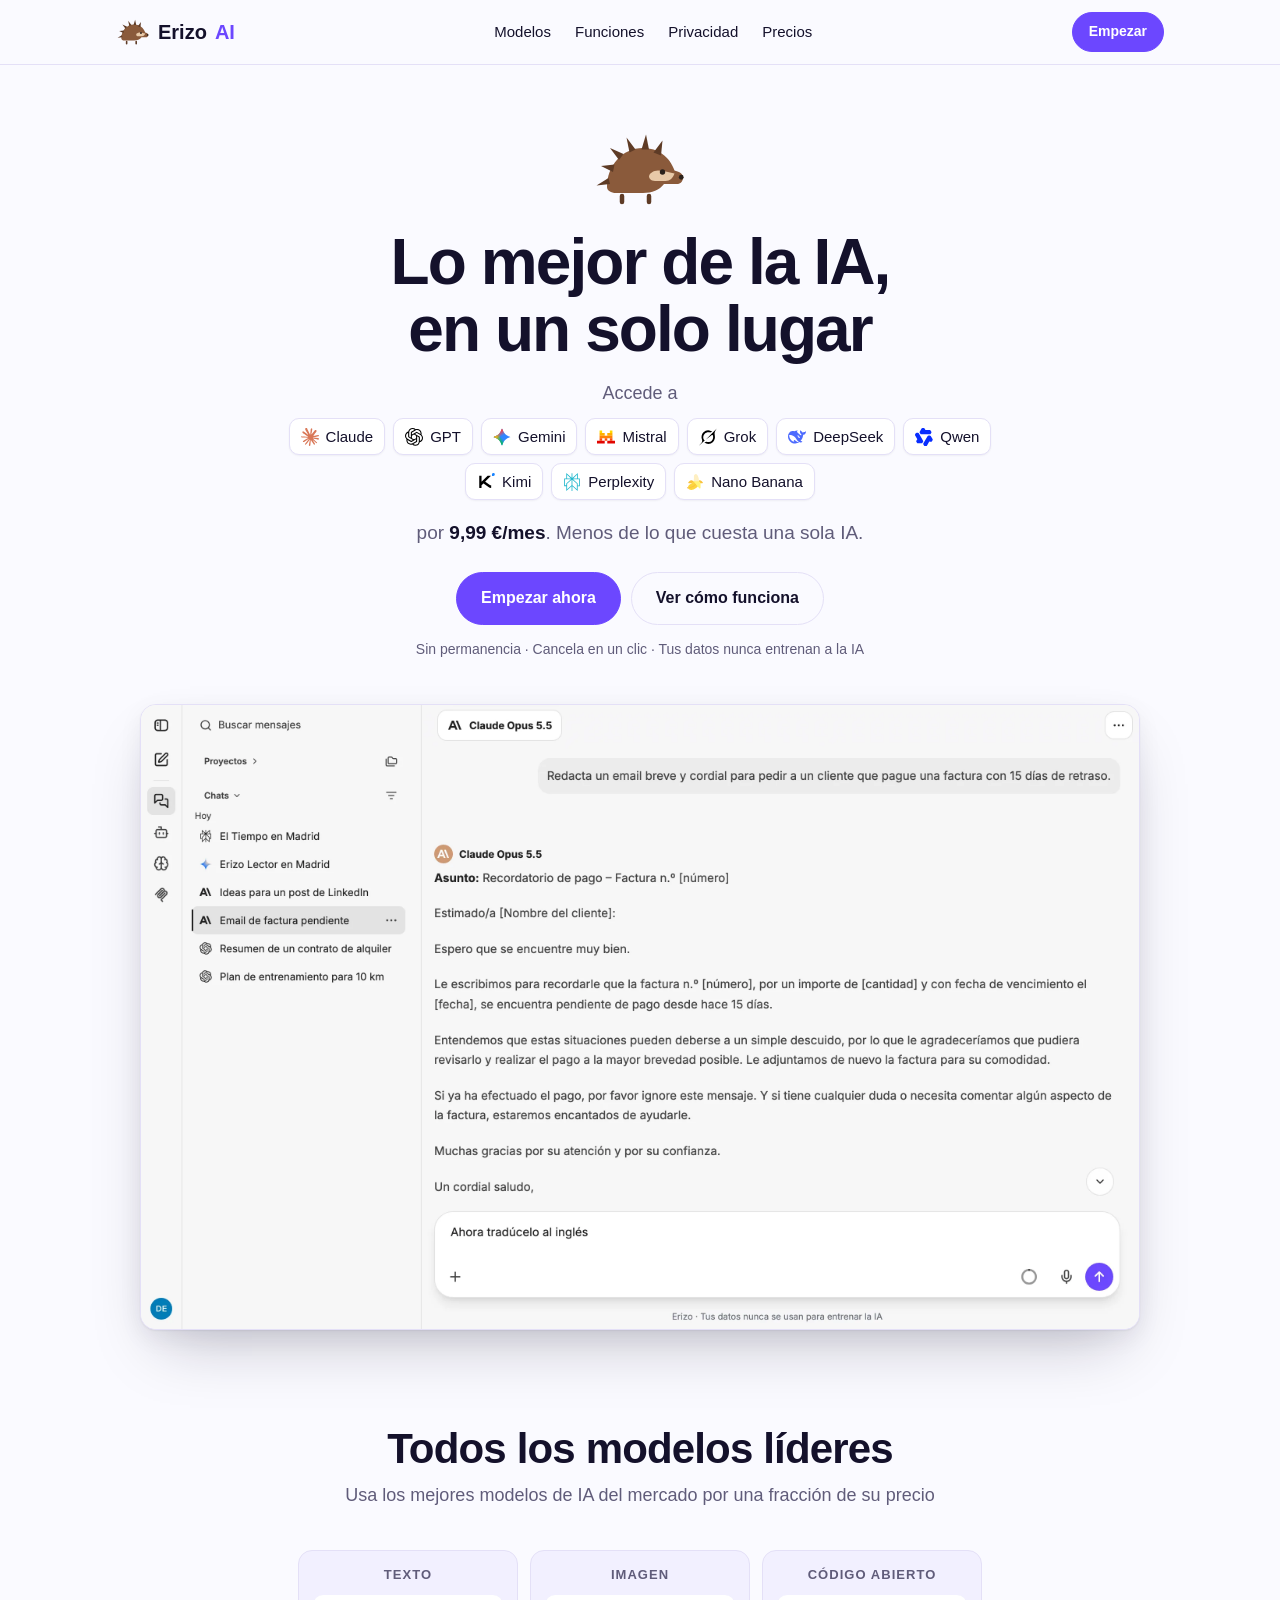
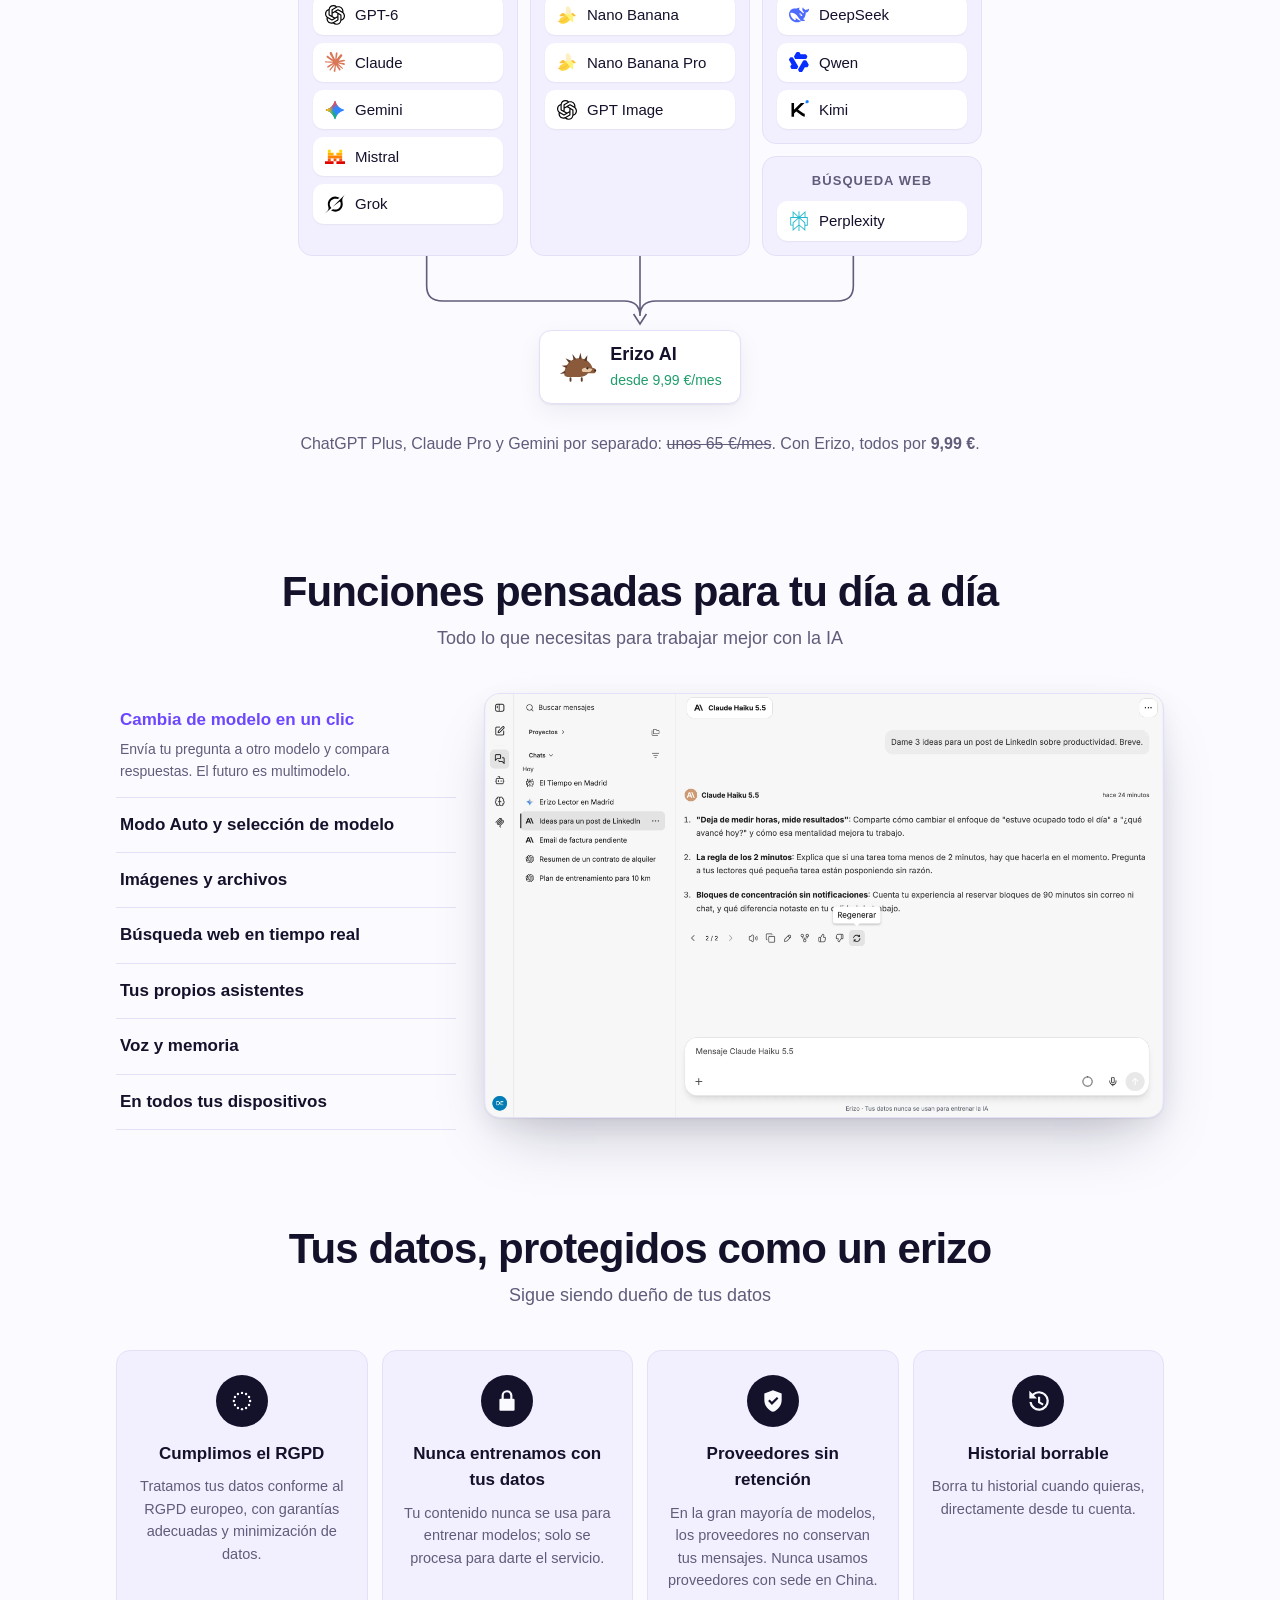
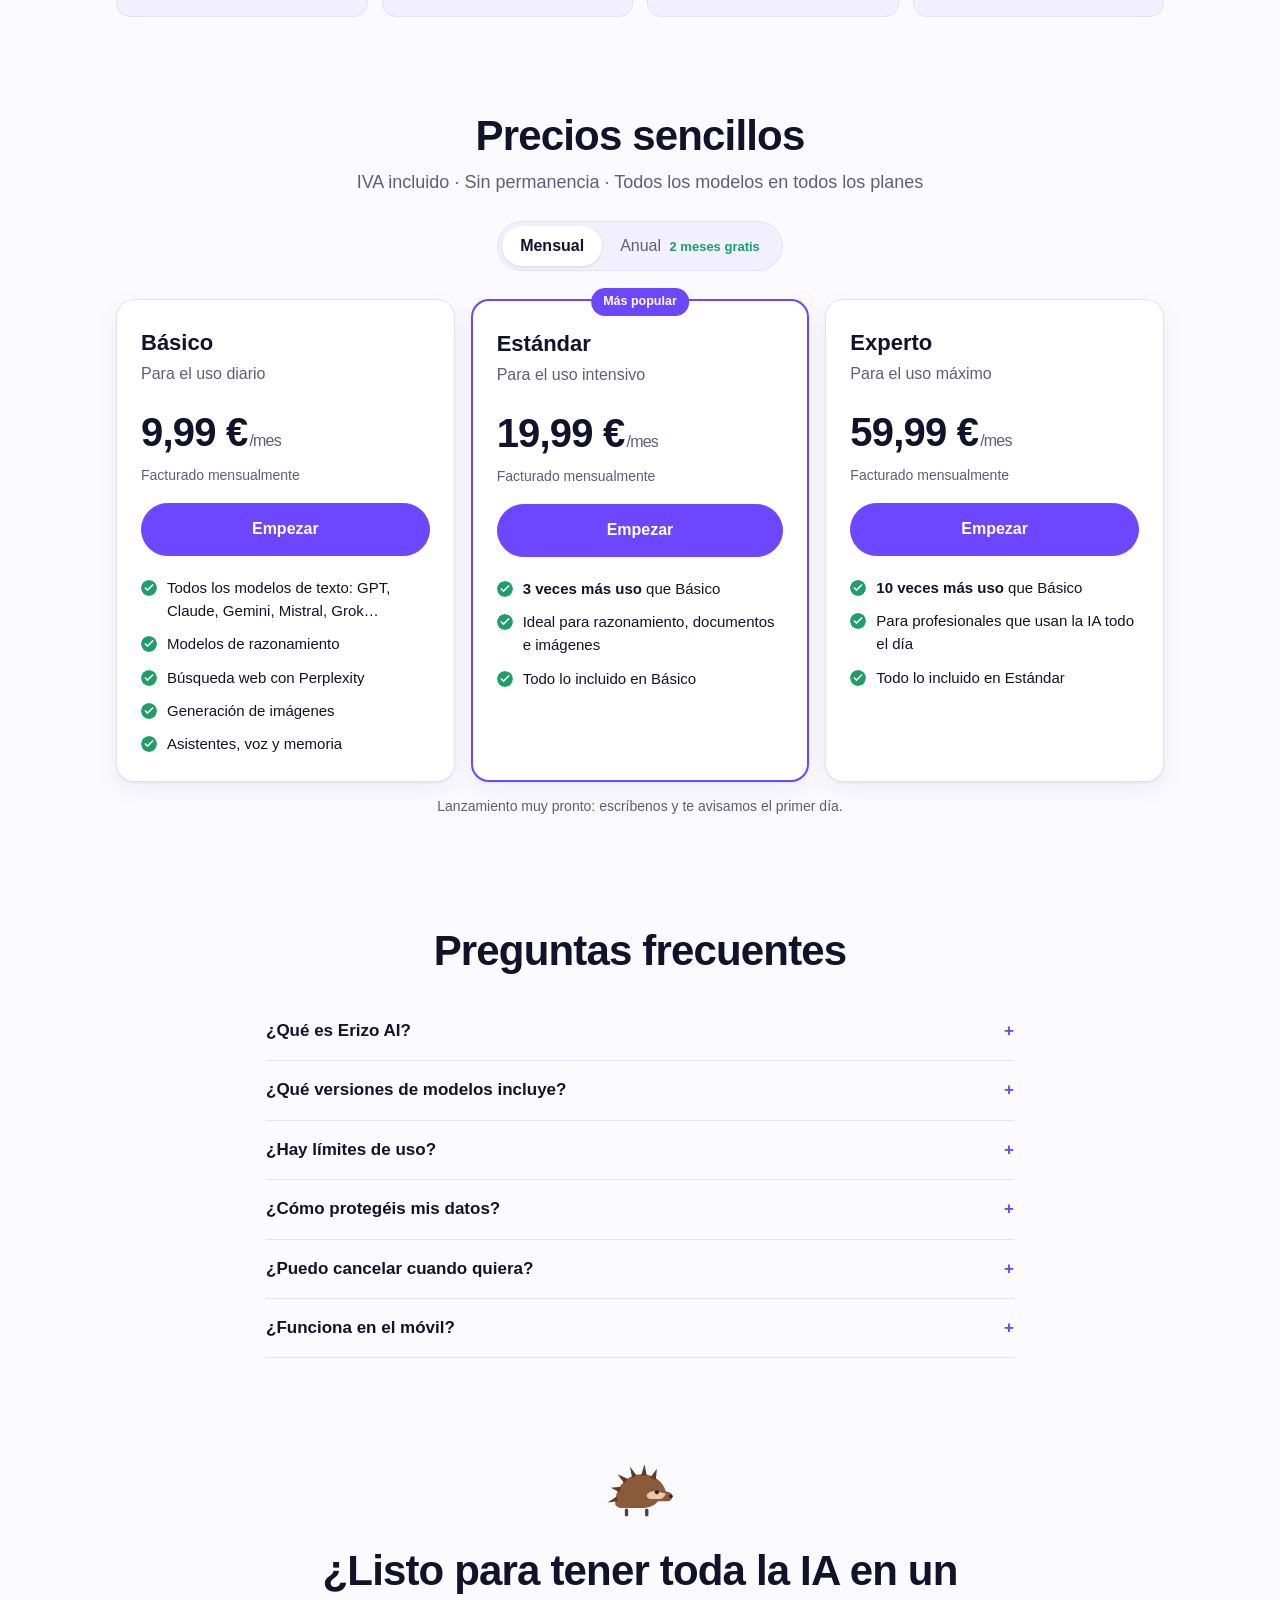
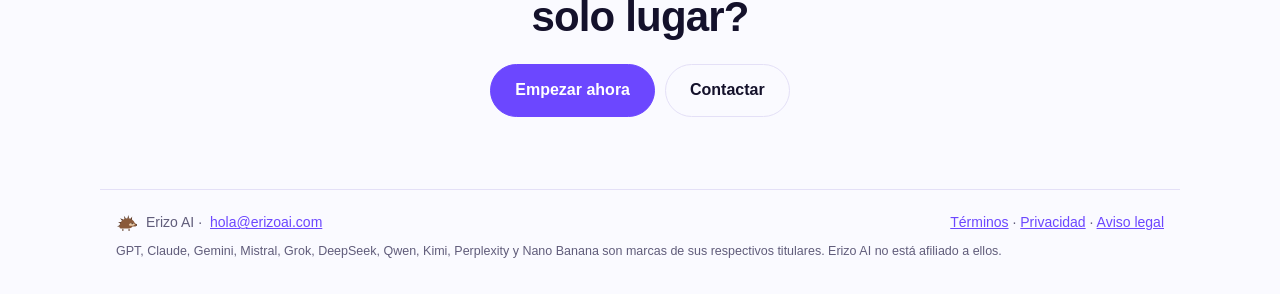
==== index.html @ a95d2235 "fix: bust stylesheet cache Co-Authored-By: Claude Opus 5.5 <noreply@anthropic.com>" ====
<!doctype html>
<html lang="es">
<head>
  <meta charset="utf-8">
  <meta name="viewport" content="width=device-width, initial-scale=1">
  <title>Erizo AI — Lo mejor de la IA en un solo lugar</title>
  <meta name="description" content="GPT, Claude, Gemini, Mistral, Grok, DeepSeek, Perplexity y Nano Banana en una sola suscripción desde 9,99 €/mes. Tus datos nunca se usan para entrenar la IA.">
  <meta property="og:title" content="Erizo AI — Lo mejor de la IA en un solo lugar">
  <meta property="og:description" content="Todos los mejores modelos de IA en una sola suscripción, desde 9,99 €/mes.">
  <meta property="og:image" content="https://erizoai.com/img/hero-chat.png">
  <link rel="icon" href="erizo.svg" type="image/svg+xml">
  <link rel="stylesheet" href="style.css?v=3">
</head>
<body>
  <header class="topbar">
    <nav class="wrap nav">
      <a class="brand" href="/"><img src="erizo.svg" alt="" width="34" height="34"><span>Erizo</span><em>AI</em></a>
      <div class="links">
        <a href="#modelos">Modelos</a>
        <a href="#funciones">Funciones</a>
        <a href="#privacidad">Privacidad</a>
        <a href="#precios">Precios</a>
      </div>
      <a class="btn btn-sm" href="#precios">Empezar</a>
    </nav>
  </header>

  <main>
    <!-- HERO -->
    <section class="hero wrap">
      <img class="mascot" src="erizo.svg" alt="Erizo, la mascota de Erizo AI" width="96" height="96">
      <h1>Lo mejor de la IA,<br>en un solo lugar</h1>
      <p class="hero-sub">Accede a</p>
      <ul class="chips" aria-label="Modelos incluidos">
        <li><img src="logos/claude-color.svg" alt="">Claude</li>
        <li><img class="mono" src="logos/openai.svg" alt="">GPT</li>
        <li><img src="logos/gemini-color.svg" alt="">Gemini</li>
        <li><img src="logos/mistral-color.svg" alt="">Mistral</li>
        <li><img class="mono" src="logos/grok.svg" alt="">Grok</li>
        <li><img src="logos/deepseek-color.svg" alt="">DeepSeek</li>
        <li><img src="logos/qwen-color.svg" alt="">Qwen</li>
        <li><img src="logos/kimi-color.svg" alt="">Kimi</li>
        <li><img src="logos/perplexity-color.svg" alt="">Perplexity</li>
        <li><img src="logos/nanobanana-color.svg" alt="">Nano Banana</li>
      </ul>
      <p class="hero-price">por <strong>9,99 €/mes</strong>. Menos de lo que cuesta una sola IA.</p>
      <div class="cta-row">
        <a class="btn" href="#precios">Empezar ahora</a>
        <a class="btn btn-ghost" href="#funciones">Ver cómo funciona</a>
      </div>
      <p class="fine">Sin permanencia · Cancela en un clic · Tus datos nunca entrenan a la IA</p>
      <figure class="shot hero-shot">
        <picture>
          <source srcset="img/hero-chat.webp" type="image/webp">
          <img src="img/hero-chat.png" alt="La aplicación Erizo AI con una conversación con Claude Opus" width="1280" height="800" loading="eager">
        </picture>
      </figure>
    </section>

    <!-- MODELS -->
    <section id="modelos" class="section wrap">
      <h2>Todos los modelos líderes</h2>
      <p class="section-sub">Usa los mejores modelos de IA del mercado por una fracción de su precio</p>
      <div class="model-grid">
        <div class="model-col">
          <h3>Texto</h3>
          <ul>
            <li><img class="mono" src="logos/openai.svg" alt="">GPT-6</li>
            <li><img src="logos/claude-color.svg" alt="">Claude</li>
            <li><img src="logos/gemini-color.svg" alt="">Gemini</li>
            <li><img src="logos/mistral-color.svg" alt="">Mistral</li>
            <li><img class="mono" src="logos/grok.svg" alt="">Grok</li>
          </ul>
        </div>
        <div class="model-col">
          <h3>Imagen</h3>
          <ul>
            <li><img src="logos/nanobanana-color.svg" alt="">Nano Banana</li>
            <li><img src="logos/nanobanana-color.svg" alt="">Nano Banana Pro</li>
            <li><img class="mono" src="logos/openai.svg" alt="">GPT Image</li>
          </ul>
        </div>
        <div class="model-stack">
          <div class="model-col">
            <h3>Código abierto</h3>
            <ul>
              <li><img src="logos/deepseek-color.svg" alt="">DeepSeek</li>
              <li><img src="logos/qwen-color.svg" alt="">Qwen</li>
              <li><img src="logos/kimi-color.svg" alt="">Kimi</li>
            </ul>
          </div>
          <div class="model-col">
            <h3>Búsqueda web</h3>
            <ul>
              <li><img src="logos/perplexity-color.svg" alt="">Perplexity</li>
            </ul>
          </div>
        </div>
      </div>
      <svg class="funnel" viewBox="0 0 600 70" preserveAspectRatio="none" aria-hidden="true">
        <path d="M100 0 V30 Q100 45 115 45 H285 Q300 45 300 60 M300 0 V60 M500 0 V30 Q500 45 485 45 H315 Q300 45 300 60" fill="none" stroke="currentColor" stroke-width="1.5"/>
        <path d="M294 58 L300 68 L306 58" fill="none" stroke="currentColor" stroke-width="1.5"/>
      </svg>
      <div class="erizo-box">
        <img src="erizo.svg" alt="" width="40" height="40">
        <div><strong>Erizo AI</strong><span>desde 9,99 €/mes</span></div>
      </div>
      <p class="compare">ChatGPT Plus, Claude Pro y Gemini por separado: <s>unos 65 €/mes</s>. Con Erizo, todos por <strong>9,99 €</strong>.</p>
    </section>

    <!-- FEATURES -->
    <section id="funciones" class="section wrap">
      <h2>Funciones pensadas para tu día a día</h2>
      <p class="section-sub">Todo lo que necesitas para trabajar mejor con la IA</p>
      <div class="features">
        <div class="feature-list" role="tablist" aria-label="Funciones">
          <button role="tab" aria-selected="true" data-shot="reprompt"><span>Cambia de modelo en un clic</span><small>Envía tu pregunta a otro modelo y compara respuestas. El futuro es multimodelo.</small></button>
          <button role="tab" aria-selected="false" data-shot="models-menu"><span>Modo Auto y selección de modelo</span><small>Deja que Auto elija el mejor modelo para cada pregunta, o elige tú por categorías.</small></button>
          <button role="tab" aria-selected="false" data-shot="image-gen"><span>Imágenes y archivos</span><small>Genera imágenes y trabaja con PDF, documentos y fotos.</small></button>
          <button role="tab" aria-selected="false" data-shot="web-search"><span>Búsqueda web en tiempo real</span><small>Respuestas actualizadas con la información de hoy.</small></button>
          <button role="tab" aria-selected="false" data-shot="assistants"><span>Tus propios asistentes</span><small>Crea asistentes con tus instrucciones y documentos.</small></button>
          <button role="tab" aria-selected="false" data-shot="hero-chat"><span>Voz y memoria</span><small>Dicta tus mensajes y deja que Erizo recuerde lo importante.</small></button>
          <button role="tab" aria-selected="false" data-shot="mobile-chat"><span>En todos tus dispositivos</span><small>Ordenador, tablet o móvil: instálalo como una app.</small></button>
        </div>
        <figure class="shot feature-shot">
          <picture>
            <source id="feature-webp" srcset="img/reprompt.webp" type="image/webp">
            <img id="feature-img" src="img/reprompt.png" alt="Cambiar de modelo en Erizo AI" width="1280" height="800" loading="lazy">
          </picture>
        </figure>
      </div>
    </section>

    <!-- PRIVACY -->
    <section id="privacidad" class="section wrap">
      <h2>Tus datos, protegidos como un erizo</h2>
      <p class="section-sub">Sigue siendo dueño de tus datos</p>
      <div class="privacy-grid">
        <div class="pcard"><div class="picon" aria-hidden="true"><svg viewBox="0 0 24 24"><g fill="currentColor"><circle cx="12" cy="4.5" r="1.1"/><circle cx="15.75" cy="5.5" r="1.1"/><circle cx="18.5" cy="8.25" r="1.1"/><circle cx="19.5" cy="12" r="1.1"/><circle cx="18.5" cy="15.75" r="1.1"/><circle cx="15.75" cy="18.5" r="1.1"/><circle cx="12" cy="19.5" r="1.1"/><circle cx="8.25" cy="18.5" r="1.1"/><circle cx="5.5" cy="15.75" r="1.1"/><circle cx="4.5" cy="12" r="1.1"/><circle cx="5.5" cy="8.25" r="1.1"/><circle cx="8.25" cy="5.5" r="1.1"/></g></svg></div><h3>Cumplimos el RGPD</h3><p>Tratamos tus datos conforme al RGPD europeo, con garantías adecuadas y minimización de datos.</p></div>
        <div class="pcard"><div class="picon" aria-hidden="true"><svg viewBox="0 0 24 24"><path fill="currentColor" d="M7 10V7a5 5 0 0 1 10 0v3h1a1 1 0 0 1 1 1v9a1 1 0 0 1-1 1H6a1 1 0 0 1-1-1v-9a1 1 0 0 1 1-1zm2 0h6V7a3 3 0 0 0-6 0z"/></svg></div><h3>Nunca entrenamos con tus datos</h3><p>Tu contenido nunca se usa para entrenar modelos; solo se procesa para darte el servicio.</p></div>
        <div class="pcard"><div class="picon" aria-hidden="true"><svg viewBox="0 0 24 24"><path fill="currentColor" d="M12 2l8 3v6c0 5-3.4 9.4-8 11-4.6-1.6-8-6-8-11V5zm-1 13.6l6-6-1.4-1.4-4.6 4.6-2.1-2.1L7.5 12z"/></svg></div><h3>Proveedores sin retención</h3><p>En la gran mayoría de modelos, los proveedores no conservan tus mensajes. Nunca usamos proveedores con sede en China.</p></div>
        <div class="pcard"><div class="picon" aria-hidden="true"><svg viewBox="0 0 24 24"><path fill="currentColor" d="M13 3a9 9 0 1 1-8.95 10h2.02A7 7 0 1 0 8.2 6.8L11 9.6H4V2.6l2.8 2.8A8.97 8.97 0 0 1 13 3zm-1 5h2v4.6l3.2 1.9-1 1.7L12 13.7z"/></svg></div><h3>Historial borrable</h3><p>Borra tu historial cuando quieras, directamente desde tu cuenta.</p></div>
      </div>
    </section>

    <!-- PRICING -->
    <section id="precios" class="section wrap">
      <h2>Precios sencillos</h2>
      <p class="section-sub">IVA incluido · Sin permanencia · Todos los modelos en todos los planes</p>
      <div class="billing" role="group" aria-label="Periodo de facturación">
        <button class="active" data-period="monthly">Mensual</button>
        <button data-period="yearly">Anual <span class="save">2 meses gratis</span></button>
      </div>
      <div class="plans">
        <article class="plan">
          <h3>Básico</h3>
          <p class="tagline">Para el uso diario</p>
          <p class="price"><span data-monthly="9,99 €" data-yearly="8,33 €">9,99 €</span><small>/mes</small></p>
          <p class="billed" data-monthly="Facturado mensualmente" data-yearly="99,90 € al año">Facturado mensualmente</p>
          <a class="btn btn-block" href="mailto:hola@erizoai.com?subject=Quiero%20el%20plan%20B%C3%A1sico">Empezar</a>
          <ul class="checks">
            <li>Todos los modelos de texto: GPT, Claude, Gemini, Mistral, Grok…</li>
            <li>Modelos de razonamiento</li>
            <li>Búsqueda web con Perplexity</li>
            <li>Generación de imágenes</li>
            <li>Asistentes, voz y memoria</li>
          </ul>
        </article>
        <article class="plan featured">
          <p class="badge-pop">Más popular</p>
          <h3>Estándar</h3>
          <p class="tagline">Para el uso intensivo</p>
          <p class="price"><span data-monthly="19,99 €" data-yearly="16,67 €">19,99 €</span><small>/mes</small></p>
          <p class="billed" data-monthly="Facturado mensualmente" data-yearly="199,90 € al año">Facturado mensualmente</p>
          <a class="btn btn-block" href="mailto:hola@erizoai.com?subject=Quiero%20el%20plan%20Est%C3%A1ndar">Empezar</a>
          <ul class="checks">
            <li><strong>3 veces más uso</strong> que Básico</li>
            <li>Ideal para razonamiento, documentos e imágenes</li>
            <li>Todo lo incluido en Básico</li>
          </ul>
        </article>
        <article class="plan">
          <h3>Experto</h3>
          <p class="tagline">Para el uso máximo</p>
          <p class="price"><span data-monthly="59,99 €" data-yearly="49,99 €">59,99 €</span><small>/mes</small></p>
          <p class="billed" data-monthly="Facturado mensualmente" data-yearly="599,90 € al año">Facturado mensualmente</p>
          <a class="btn btn-block" href="mailto:hola@erizoai.com?subject=Quiero%20el%20plan%20Experto">Empezar</a>
          <ul class="checks">
            <li><strong>10 veces más uso</strong> que Básico</li>
            <li>Para profesionales que usan la IA todo el día</li>
            <li>Todo lo incluido en Estándar</li>
          </ul>
        </article>
      </div>
      <p class="fine center">Lanzamiento muy pronto: escríbenos y te avisamos el primer día.</p>
    </section>

    <!-- FAQ -->
    <section id="faq" class="section wrap faq">
      <h2>Preguntas frecuentes</h2>
      <details><summary>¿Qué es Erizo AI?</summary><p>Una aplicación web en español que te da acceso a los principales modelos de inteligencia artificial —texto, razonamiento, búsqueda web e imágenes— con una sola suscripción.</p></details>
      <details><summary>¿Qué versiones de modelos incluye?</summary><p>Texto: GPT-6 Luna, GPT-6.1 Sol y GPT-6 Astra; Claude Haiku 5.5, Sonnet 5.5, Opus 5.5 y Fable 5.1; Gemini 3.8 Flash y Gemini 4 Argon; Grok 4.7; Mistral Small 4 y Mistral Large 4; DeepSeek V4.1 Flash; Qwen 3.8; Kimi K3. Búsqueda web: Perplexity Sonar y Sonar Pro. Imágenes: Nano Banana 2 Lite, Nano Banana Pro y GPT Image 2. Añadimos los nuevos modelos en cuanto salen.</p></details>
      <details><summary>¿Hay límites de uso?</summary><p>Cada plan incluye una cuota de uso que se renueva cada 3 horas. Si la alcanzas, seguimos con un modelo más rápido para que no te quedes sin respuesta.</p></details>
      <details><summary>¿Cómo protegéis mis datos?</summary><p>Tus datos nunca se usan para entrenar la IA. Para casi todos los modelos usamos proveedores que no conservan tus mensajes, nunca proveedores con sede en China, y cumplimos el RGPD.</p></details>
      <details><summary>¿Puedo cancelar cuando quiera?</summary><p>Sí, sin permanencia y en un clic desde tu cuenta.</p></details>
      <details><summary>¿Funciona en el móvil?</summary><p>Sí. Erizo funciona en cualquier navegador y puedes instalarlo como una app en tu móvil u ordenador.</p></details>
    </section>

    <!-- FINAL CTA -->
    <section class="final wrap">
      <img src="erizo.svg" alt="" width="72" height="72">
      <h2>¿Listo para tener toda la IA en un solo lugar?</h2>
      <div class="cta-row">
        <a class="btn" href="#precios">Empezar ahora</a>
        <a class="btn btn-ghost" href="mailto:hola@erizoai.com">Contactar</a>
      </div>
    </section>
  </main>

  <footer class="wrap foot">
    <p class="foot-brand"><img src="erizo.svg" alt="" width="22" height="22"> Erizo AI · <a href="mailto:hola@erizoai.com">hola@erizoai.com</a></p>
    <p><a href="terminos.html">Términos</a> · <a href="privacidad.html">Privacidad</a> · <a href="aviso-legal.html">Aviso legal</a></p>
    <p class="marks">GPT, Claude, Gemini, Mistral, Grok, DeepSeek, Qwen, Kimi, Perplexity y Nano Banana son marcas de sus respectivos titulares. Erizo AI no está afiliado a ellos.</p>
  </footer>

  <script>
    (() => {
      const tabs = document.querySelectorAll('.feature-list [role="tab"]');
      const img = document.getElementById('feature-img');
      const webp = document.getElementById('feature-webp');
      tabs.forEach((tab) => tab.addEventListener('click', () => {
        tabs.forEach((t) => t.setAttribute('aria-selected', String(t === tab)));
        const name = tab.dataset.shot;
        webp.srcset = `img/${name}.webp`;
        img.src = `img/${name}.png`;
        img.alt = tab.querySelector('span').textContent;
      }));
      const buttons = document.querySelectorAll('.billing button');
      buttons.forEach((btn) => btn.addEventListener('click', () => {
        buttons.forEach((b) => b.classList.toggle('active', b === btn));
        const period = btn.dataset.period;
        document.querySelectorAll('[data-monthly]').forEach((el) => { el.textContent = el.dataset[period]; });
      }));
    })();
  </script>
</body>
</html>
---- style.css ----
:root {
  --bg: #fafaff;
  --bg-alt: #f2f0ff;
  --ink: #14112b;
  --heading: #14112b;
  --muted: #605c7a;
  --card: #ffffff;
  --line: #e4e0f7;
  --accent: #6c47ff;
  --accent-hover: #5634e6;
  --accent-ink: #ffffff;
  --green: #1f9d6b;
  --shadow: 0 1px 2px rgba(20, 17, 43, .06), 0 8px 24px rgba(20, 17, 43, .06);
  --radius: 14px;
}
@media (prefers-color-scheme: dark) {
  :root {
    --bg: #0f0d1c;
    --bg-alt: #171428;
    --ink: #ecebf7;
    --heading: #ffffff;
    --muted: #a6a2c2;
    --card: #1a1730;
    --line: #2c2848;
    --accent: #9b84ff;
    --accent-hover: #b3a2ff;
    --accent-ink: #0f0d1c;
    --green: #5fd3a2;
    --shadow: 0 1px 2px rgba(0, 0, 0, .3), 0 8px 24px rgba(0, 0, 0, .25);
  }
  img.mono { filter: invert(1); }
}
* { box-sizing: border-box; }
html { -webkit-text-size-adjust: 100%; scroll-behavior: smooth; }
@media (prefers-reduced-motion: reduce) { html { scroll-behavior: auto; } }
body {
  margin: 0;
  background: var(--bg);
  color: var(--ink);
  font: 16px/1.55 "Inter", -apple-system, BlinkMacSystemFont, "Segoe UI", Roboto, Helvetica, Arial, sans-serif;
}
a { color: var(--accent); }
img { max-width: 100%; }
.wrap { max-width: 1080px; margin: 0 auto; padding: 0 16px; }
.center { text-align: center; }

/* nav */
.topbar { position: sticky; top: 0; z-index: 10; background: color-mix(in srgb, var(--bg) 88%, transparent); backdrop-filter: saturate(1.4) blur(10px); border-bottom: 1px solid var(--line); }
.nav { display: flex; align-items: center; justify-content: space-between; gap: 16px; height: 64px; }
.brand { display: flex; align-items: center; gap: 8px; font-weight: 800; font-size: 20px; color: var(--heading); text-decoration: none; }
.brand em { font-style: normal; color: var(--accent); }
.links { display: flex; gap: 24px; }
.links a { color: var(--ink); text-decoration: none; font-size: 15px; }
.links a:hover { color: var(--accent); }
@media (max-width: 720px) { .links { display: none; } }

/* buttons */
.btn { display: inline-flex; align-items: center; justify-content: center; background: var(--accent); color: var(--accent-ink); text-decoration: none; font-weight: 700; padding: 13px 24px; border-radius: 999px; border: 1px solid var(--accent); transition: background .15s; }
.btn:hover { background: var(--accent-hover); }
.btn-sm { padding: 8px 16px; font-size: 14px; }
.btn-ghost { background: transparent; color: var(--ink); border-color: var(--line); }
.btn-ghost:hover { background: var(--card); }
.btn-block { width: 100%; margin: 16px 0 20px; }

/* hero */
.hero { text-align: center; padding-top: 56px; }
.mascot { display: block; margin: 0 auto 12px; }
h1 { font-size: clamp(36px, 7vw, 64px); line-height: 1.04; letter-spacing: -0.03em; margin: 0 0 18px; color: var(--heading); }
.hero-sub { margin: 0 0 10px; color: var(--muted); font-size: 18px; }
.chips { list-style: none; padding: 0; margin: 0 auto; display: flex; flex-wrap: wrap; justify-content: center; gap: 8px; max-width: 720px; }
.chips li { display: inline-flex; align-items: center; gap: 7px; background: var(--card); border: 1px solid var(--line); border-radius: 10px; padding: 6px 11px; font-size: 15px; box-shadow: 0 1px 2px rgba(20, 17, 43, .05); }
.chips img { width: 18px; height: 18px; }
.hero-price { font-size: 19px; color: var(--muted); margin: 18px 0 24px; }
.hero-price strong { color: var(--ink); }
.cta-row { display: flex; flex-wrap: wrap; justify-content: center; gap: 10px; }
.fine { color: var(--muted); font-size: 14px; margin-top: 14px; }
.shot { margin: 0; border-radius: 16px; overflow: hidden; border: 1px solid var(--line); box-shadow: 0 30px 60px -20px rgba(20, 17, 43, .25), var(--shadow); background: var(--card); }
.shot img { display: block; width: 100%; height: auto; }
.hero-shot { margin: 44px auto 0; max-width: 1000px; }

/* sections */
.section { padding-top: 96px; }
h2 { text-align: center; font-size: clamp(28px, 4.5vw, 42px); letter-spacing: -0.02em; line-height: 1.1; margin: 0 0 10px; color: var(--heading); }
.section-sub { text-align: center; color: var(--muted); font-size: 18px; margin: 0 0 40px; }

/* models */
.model-grid { display: grid; grid-template-columns: repeat(3, minmax(0, 220px)); justify-content: center; gap: 12px; }
.model-stack { display: grid; gap: 12px; align-content: start; }
.model-col { background: var(--bg-alt); border: 1px solid var(--line); border-radius: var(--radius); padding: 14px; }
.model-col h3 { margin: 0 0 10px; text-align: center; font-size: 13px; letter-spacing: .08em; text-transform: uppercase; color: var(--muted); }
.model-col ul { list-style: none; padding: 0; margin: 0; display: grid; gap: 8px; }
.model-col li { display: flex; align-items: center; gap: 10px; background: var(--card); border-radius: 10px; padding: 8px 12px; font-size: 15px; box-shadow: 0 1px 2px rgba(20, 17, 43, .06); }
.model-col img { width: 20px; height: 20px; }
.funnel { display: block; width: min(640px, 100%); height: 70px; margin: 0 auto; color: var(--muted); }
.erizo-box { display: flex; align-items: center; gap: 12px; width: max-content; margin: 4px auto 0; background: var(--card); border: 1px solid var(--line); border-radius: 12px; padding: 10px 18px; box-shadow: var(--shadow); }
.erizo-box strong { display: block; font-size: 18px; color: var(--heading); }
.erizo-box span { color: var(--green); font-size: 14px; }
.compare { text-align: center; color: var(--muted); margin-top: 28px; }
.compare s { color: var(--muted); }
@media (max-width: 720px) {
  .model-grid { grid-template-columns: 1fr 1fr; }
  .model-stack { grid-column: 1 / -1; grid-template-columns: 1fr 1fr; }
  .funnel { display: none; }
}

/* features */
.features { display: grid; grid-template-columns: 340px 1fr; gap: 28px; align-items: start; }
.feature-list { display: grid; }
.feature-list button { text-align: left; background: none; border: 0; border-bottom: 1px solid var(--line); padding: 14px 4px; cursor: pointer; color: var(--ink); font: inherit; }
.feature-list button span { display: block; font-size: 17px; font-weight: 600; }
.feature-list button small { display: none; color: var(--muted); font-size: 14px; margin-top: 6px; }
.feature-list button[aria-selected="true"] span { color: var(--accent); }
.feature-list button[aria-selected="true"] small { display: block; }
.feature-list button:focus-visible { outline: 2px solid var(--accent); outline-offset: 2px; }
@media (max-width: 860px) { .features { grid-template-columns: 1fr; } }

/* privacy */
.privacy-grid { display: grid; grid-template-columns: repeat(auto-fit, minmax(220px, 1fr)); gap: 14px; }
.pcard { background: var(--bg-alt); border: 1px solid var(--line); border-radius: var(--radius); padding: 24px 18px; text-align: center; }
.picon { width: 52px; height: 52px; margin: 0 auto 14px; border-radius: 50%; background: var(--heading); color: var(--bg); display: grid; place-items: center; }
.picon svg { width: 26px; height: 26px; }
.pcard h3 { margin: 0 0 8px; font-size: 17px; }
.pcard p { margin: 0; color: var(--muted); font-size: 14.5px; }

/* pricing */
.billing { display: flex; width: max-content; margin: -16px auto 28px; background: var(--bg-alt); border: 1px solid var(--line); border-radius: 999px; padding: 4px; }
.billing button { border: 0; background: none; font: inherit; padding: 8px 18px; border-radius: 999px; cursor: pointer; color: var(--muted); }
.billing button.active { background: var(--card); color: var(--ink); box-shadow: 0 1px 3px rgba(20, 17, 43, .12); font-weight: 600; }
.save { color: var(--green); font-size: 13px; font-weight: 600; margin-left: 4px; }
.plans { display: grid; grid-template-columns: repeat(auto-fit, minmax(260px, 1fr)); gap: 16px; }
.plan { position: relative; background: var(--card); border: 1px solid var(--line); border-radius: 18px; padding: 26px 24px; box-shadow: var(--shadow); }
.plan.featured { border: 2px solid var(--accent); }
.badge-pop { position: absolute; top: -13px; left: 50%; transform: translateX(-50%); margin: 0; background: var(--accent); color: var(--accent-ink); font-size: 12.5px; font-weight: 700; padding: 4px 12px; border-radius: 999px; white-space: nowrap; }
.plan h3 { margin: 0; font-size: 22px; }
.tagline { margin: 2px 0 14px; color: var(--muted); }
.price { margin: 0; font-size: 40px; font-weight: 800; letter-spacing: -0.02em; }
.price small { font-size: 16px; font-weight: 500; color: var(--muted); margin-left: 2px; }
.billed { margin: 2px 0 0; color: var(--muted); font-size: 14px; }
.checks { list-style: none; padding: 0; margin: 0; display: grid; gap: 10px; }
.checks li { position: relative; padding-left: 26px; font-size: 15px; }
.checks li::before { content: ""; position: absolute; left: 0; top: 4px; width: 16px; height: 16px; border-radius: 50%; background: var(--green); -webkit-mask: url("data:image/svg+xml,%3Csvg xmlns='http://www.w3.org/2000/svg' viewBox='0 0 16 16'%3E%3Cpath d='M6.5 11.2 3.3 8l1.1-1.1 2.1 2.1 5.1-5.1 1.1 1.1z'/%3E%3C/svg%3E") center / 16px no-repeat, linear-gradient(#000 0 0); -webkit-mask-composite: xor; mask-composite: exclude; }

/* faq */
.faq { max-width: 780px; }
.faq h2 { margin-bottom: 28px; }
.faq details { border-bottom: 1px solid var(--line); padding: 16px 0; }
.faq summary { cursor: pointer; font-weight: 600; font-size: 17px; list-style: none; display: flex; justify-content: space-between; gap: 12px; }
.faq summary::after { content: "+"; color: var(--accent); font-weight: 700; }
.faq details[open] summary::after { content: "–"; }
.faq summary::-webkit-details-marker { display: none; }
.faq p { color: var(--muted); margin: 10px 0 0; }

/* final + footer */
.final { text-align: center; padding: 96px 16px 72px; }
.final h2 { margin: 14px auto 24px; max-width: 640px; }
.foot { border-top: 1px solid var(--line); padding-top: 22px; padding-bottom: 32px; color: var(--muted); font-size: 14px; display: flex; flex-wrap: wrap; justify-content: space-between; gap: 8px 24px; }
.foot p { margin: 0; }
.foot-brand { display: flex; align-items: center; gap: 8px; }
.marks { flex-basis: 100%; font-size: 12.5px; }

/* legal pages */
.legal { max-width: 760px; padding-top: 40px; padding-bottom: 48px; }
.legal h1 { font-size: 34px; text-align: left; }

/* feature screenshots: fixed frame so portrait (mobile) shots don't blow up */
.feature-shot { aspect-ratio: 1280 / 800; background: var(--bg-alt); }
.feature-shot picture { display: block; width: 100%; height: 100%; }
.feature-shot img { width: 100%; height: 100%; object-fit: contain; }
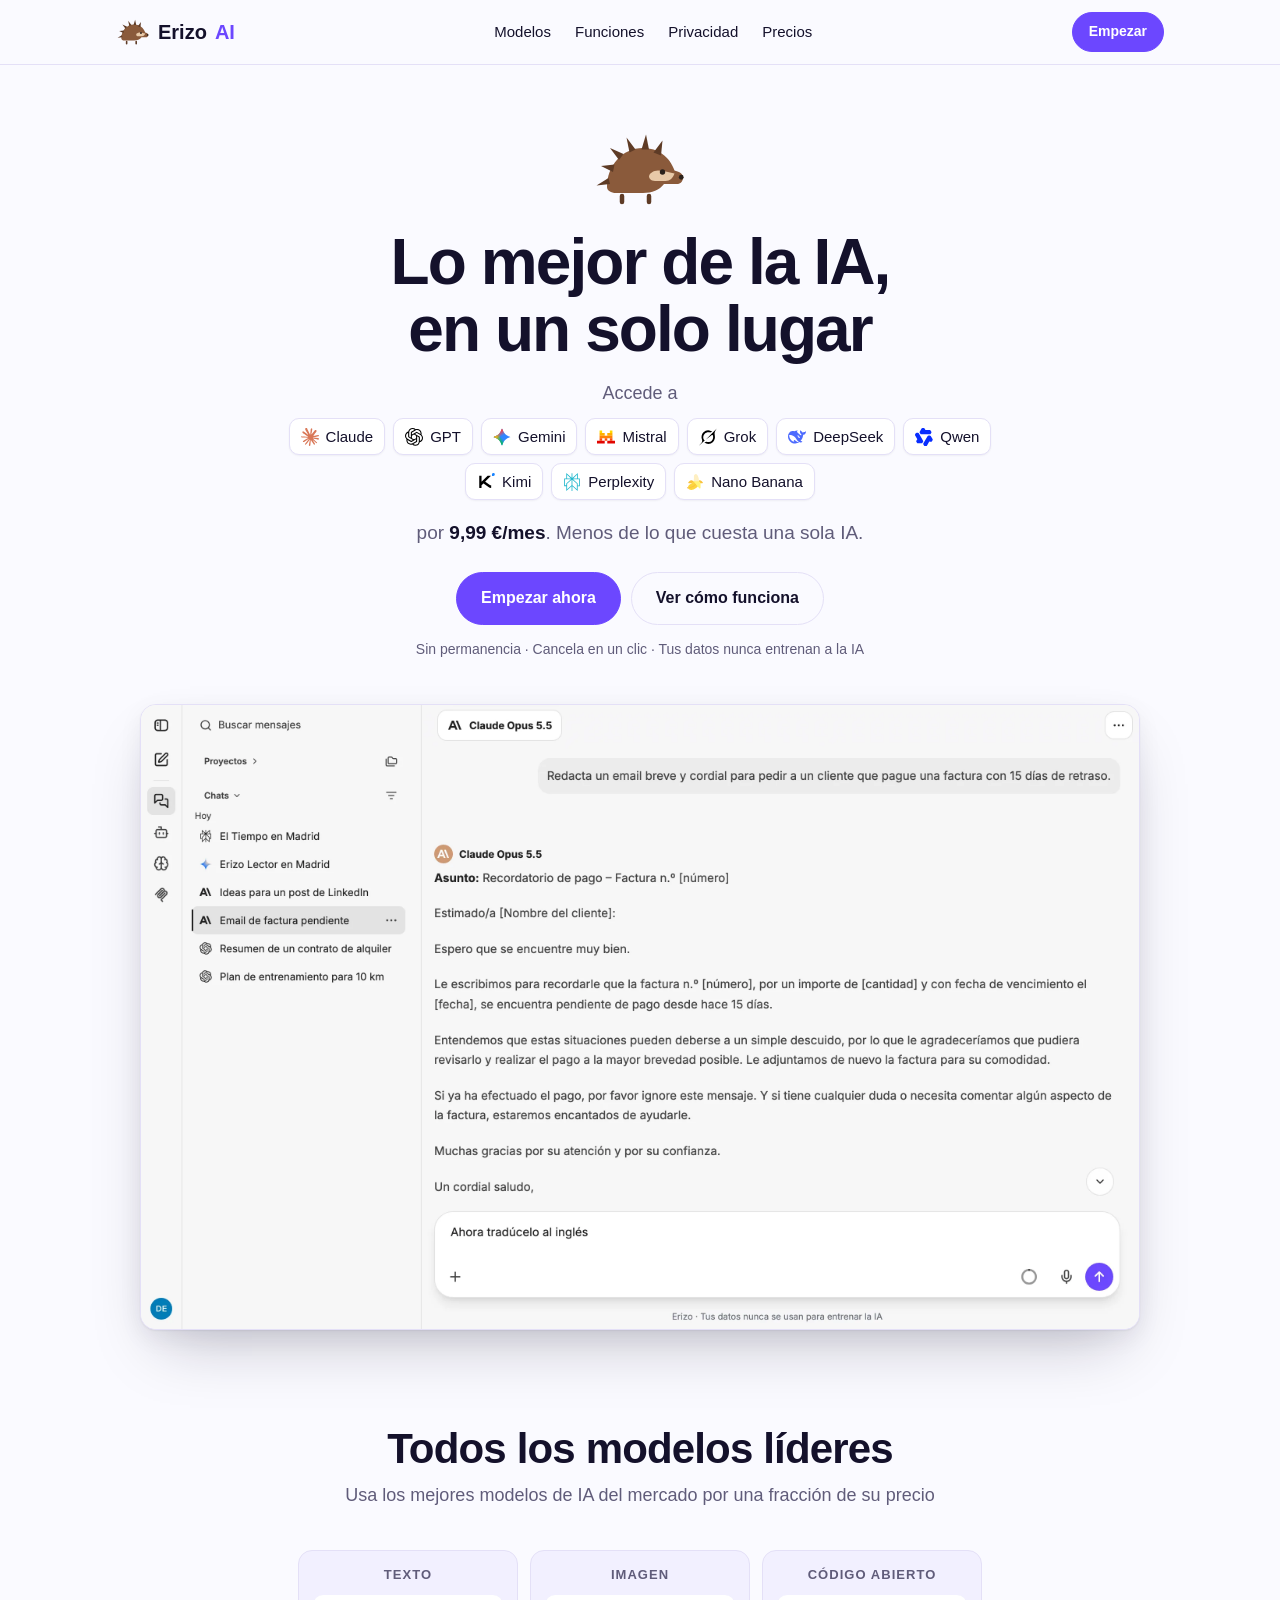
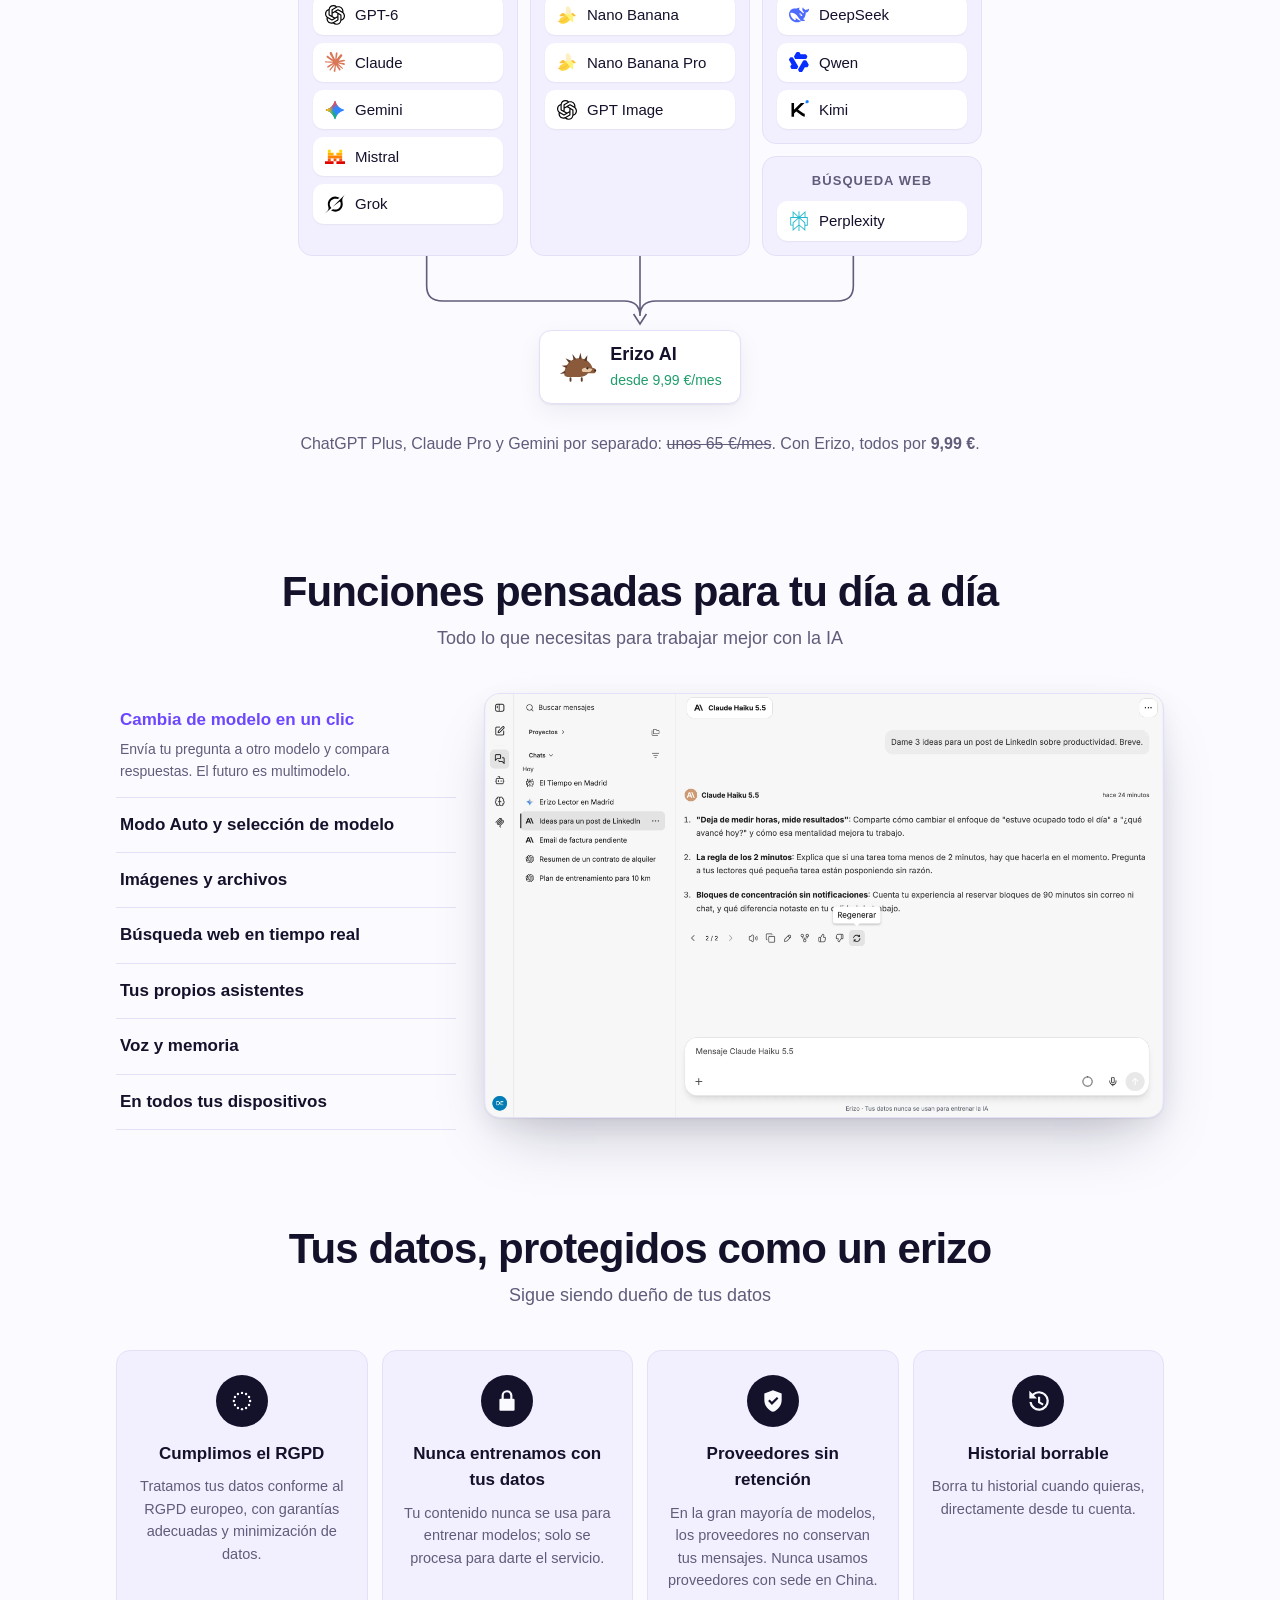
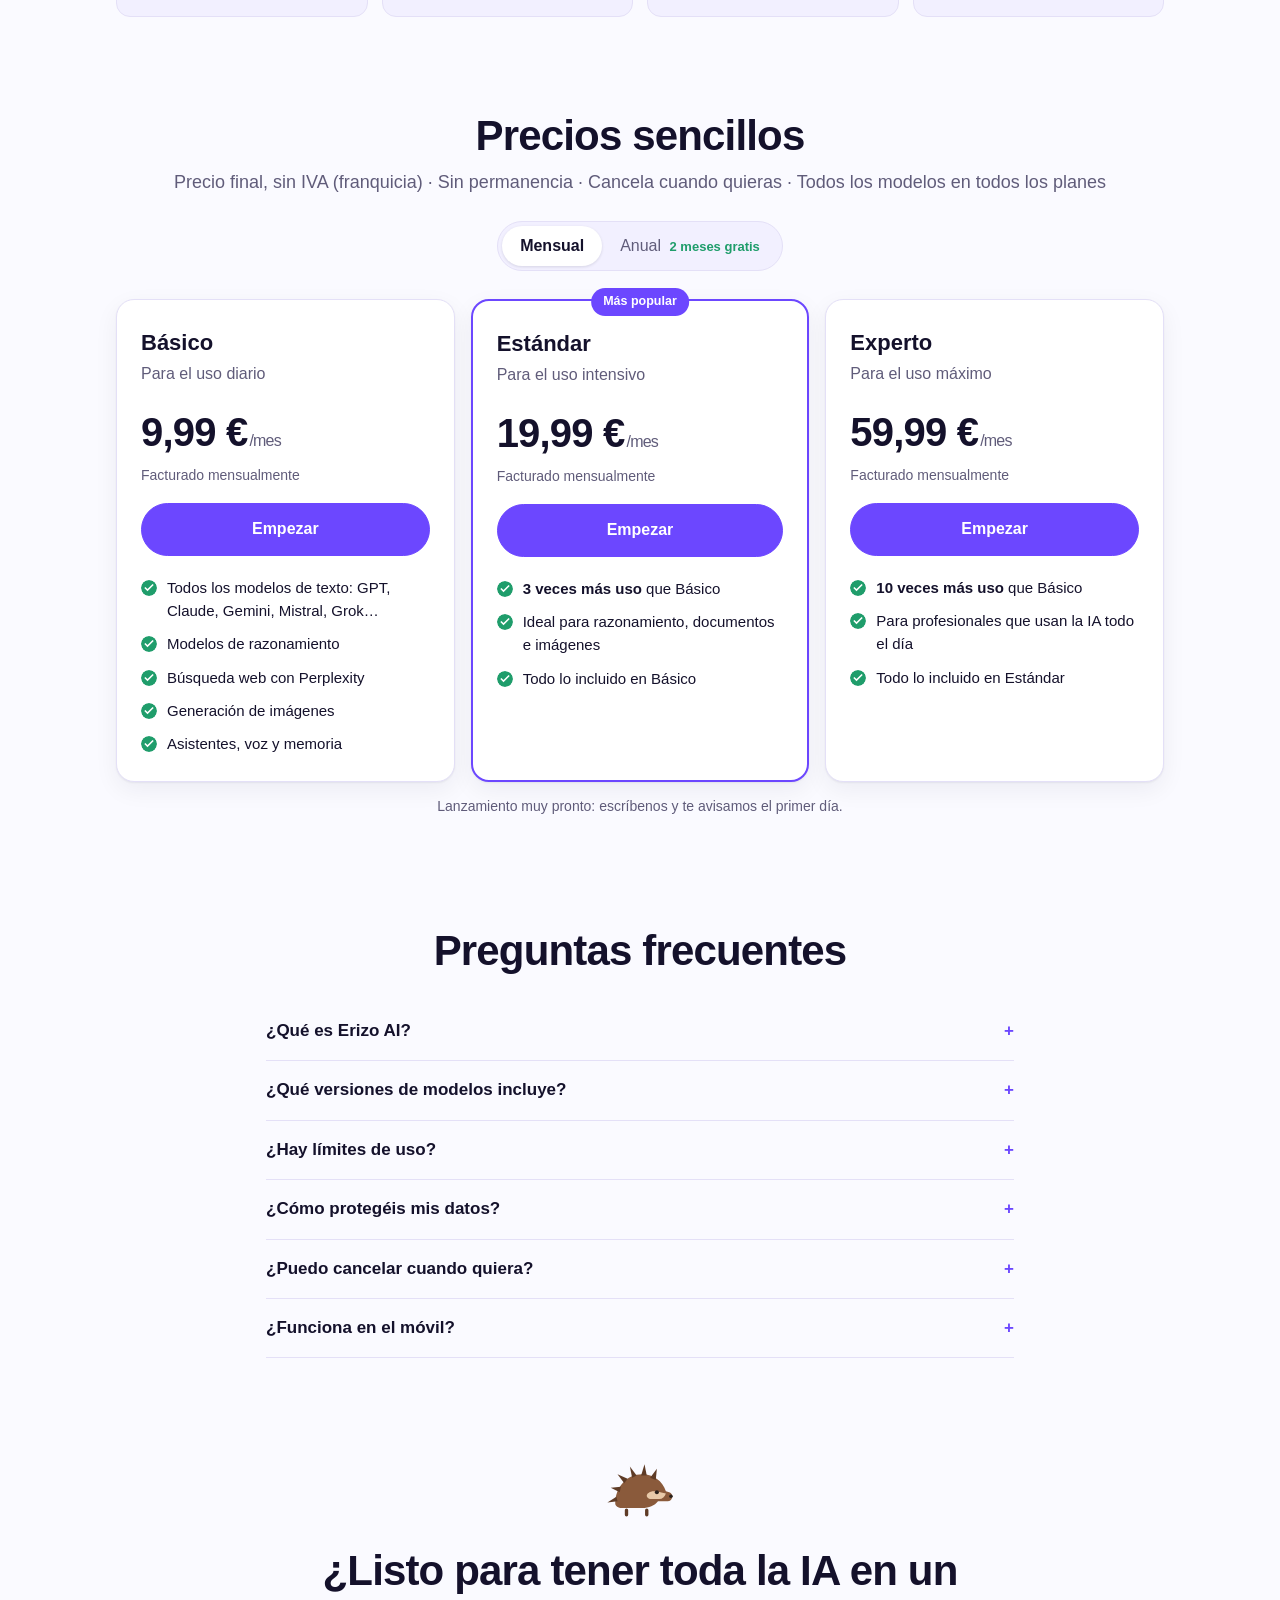
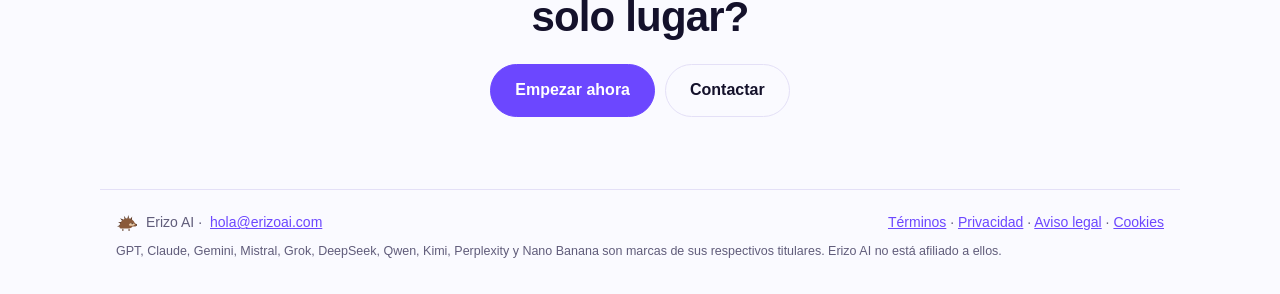
==== commit eb9aaed6: "feat: subscription-ready pricing, start buttons and Spanish legal pages Co-Authored-By: Claude Opus " ====
--- a/index.html
+++ b/index.html
@@ -9,7 +9,7 @@
   <meta property="og:description" content="Todos los mejores modelos de IA en una sola suscripción, desde 9,99 €/mes.">
   <meta property="og:image" content="https://erizoai.com/img/hero-chat.png">
   <link rel="icon" href="erizo.svg" type="image/svg+xml">
-  <link rel="stylesheet" href="style.css?v=3">
+  <link rel="stylesheet" href="style.css?v=4">
 </head>
 <body>
   <header class="topbar">
@@ -146,7 +146,7 @@
     <!-- PRICING -->
     <section id="precios" class="section wrap">
       <h2>Precios sencillos</h2>
-      <p class="section-sub">IVA incluido · Sin permanencia · Todos los modelos en todos los planes</p>
+      <p class="section-sub">Precio final, sin IVA (franquicia) · Sin permanencia · Cancela cuando quieras · Todos los modelos en todos los planes</p>
       <div class="billing" role="group" aria-label="Periodo de facturación">
         <button class="active" data-period="monthly">Mensual</button>
         <button data-period="yearly">Anual <span class="save">2 meses gratis</span></button>
@@ -157,7 +157,7 @@
           <p class="tagline">Para el uso diario</p>
           <p class="price"><span data-monthly="9,99 €" data-yearly="8,33 €">9,99 €</span><small>/mes</small></p>
           <p class="billed" data-monthly="Facturado mensualmente" data-yearly="99,90 € al año">Facturado mensualmente</p>
-          <a class="btn btn-block" href="mailto:hola@erizoai.com?subject=Quiero%20el%20plan%20B%C3%A1sico">Empezar</a>
+          <a class="btn btn-block" data-plan="basico" data-mailto="mailto:hola@erizoai.com?subject=Quiero%20el%20plan%20B%C3%A1sico" href="mailto:hola@erizoai.com?subject=Quiero%20el%20plan%20B%C3%A1sico">Empezar</a>
           <ul class="checks">
             <li>Todos los modelos de texto: GPT, Claude, Gemini, Mistral, Grok…</li>
             <li>Modelos de razonamiento</li>
@@ -170,9 +170,9 @@
           <p class="badge-pop">Más popular</p>
           <h3>Estándar</h3>
           <p class="tagline">Para el uso intensivo</p>
-          <p class="price"><span data-monthly="19,99 €" data-yearly="16,67 €">19,99 €</span><small>/mes</small></p>
+          <p class="price"><span data-monthly="19,99 €" data-yearly="16,66 €">19,99 €</span><small>/mes</small></p>
           <p class="billed" data-monthly="Facturado mensualmente" data-yearly="199,90 € al año">Facturado mensualmente</p>
-          <a class="btn btn-block" href="mailto:hola@erizoai.com?subject=Quiero%20el%20plan%20Est%C3%A1ndar">Empezar</a>
+          <a class="btn btn-block" data-plan="estandar" data-mailto="mailto:hola@erizoai.com?subject=Quiero%20el%20plan%20Est%C3%A1ndar" href="mailto:hola@erizoai.com?subject=Quiero%20el%20plan%20Est%C3%A1ndar">Empezar</a>
           <ul class="checks">
             <li><strong>3 veces más uso</strong> que Básico</li>
             <li>Ideal para razonamiento, documentos e imágenes</li>
@@ -184,7 +184,7 @@
           <p class="tagline">Para el uso máximo</p>
           <p class="price"><span data-monthly="59,99 €" data-yearly="49,99 €">59,99 €</span><small>/mes</small></p>
           <p class="billed" data-monthly="Facturado mensualmente" data-yearly="599,90 € al año">Facturado mensualmente</p>
-          <a class="btn btn-block" href="mailto:hola@erizoai.com?subject=Quiero%20el%20plan%20Experto">Empezar</a>
+          <a class="btn btn-block" data-plan="experto" data-mailto="mailto:hola@erizoai.com?subject=Quiero%20el%20plan%20Experto" href="mailto:hola@erizoai.com?subject=Quiero%20el%20plan%20Experto">Empezar</a>
           <ul class="checks">
             <li><strong>10 veces más uso</strong> que Básico</li>
             <li>Para profesionales que usan la IA todo el día</li>
@@ -192,7 +192,8 @@
           </ul>
         </article>
       </div>
-      <p class="fine center">Lanzamiento muy pronto: escríbenos y te avisamos el primer día.</p>
+      <p class="fine center" id="launch-note">Lanzamiento muy pronto: escríbenos y te avisamos el primer día.</p>
+      <p class="fine center" id="pay-note" hidden>Pago procesado de forma segura por Stripe. Vendedor: Florian Weber, con el nombre comercial «Erizo AI» (Francia). IVA no aplicable (franquicia del IVA, art. 293 B del CGI francés). La suscripción se renueva automáticamente; cancélala cuando quieras desde «Mi suscripción». Consulta los <a href="terminos.html">términos y condiciones</a>.</p>
     </section>
 
     <!-- FAQ -->
@@ -219,7 +220,7 @@
 
   <footer class="wrap foot">
     <p class="foot-brand"><img src="erizo.svg" alt="" width="22" height="22"> Erizo AI · <a href="mailto:hola@erizoai.com">hola@erizoai.com</a></p>
-    <p><a href="terminos.html">Términos</a> · <a href="privacidad.html">Privacidad</a> · <a href="aviso-legal.html">Aviso legal</a></p>
+    <p><a href="terminos.html">Términos</a> · <a href="privacidad.html">Privacidad</a> · <a href="aviso-legal.html">Aviso legal</a> · <a href="cookies.html">Cookies</a></p>
     <p class="marks">GPT, Claude, Gemini, Mistral, Grok, DeepSeek, Qwen, Kimi, Perplexity y Nano Banana son marcas de sus respectivos titulares. Erizo AI no está afiliado a ellos.</p>
   </footer>
 
@@ -235,11 +236,27 @@
         img.src = `img/${name}.png`;
         img.alt = tab.querySelector('span').textContent;
       }));
+      // "Empezar" opens the app's sign-up with the chosen plan once the app is live (Phase 5);
+      // until then the buttons keep writing to us. Flip APP_OPEN at launch (owner step O9).
+      const ERIZO_APP_URL = 'https://app.erizoai.com';
+      const APP_OPEN = false;
+      const startLinks = document.querySelectorAll('a[data-plan]');
+      const setStartLinks = (period) => startLinks.forEach((a) => {
+        a.href = APP_OPEN
+          ? `${ERIZO_APP_URL}/register?plan=${a.dataset.plan}&periodo=${period === 'yearly' ? 'anual' : 'mensual'}`
+          : a.dataset.mailto;
+      });
+      setStartLinks('monthly');
+      if (APP_OPEN) {
+        document.getElementById('launch-note').hidden = true;
+        document.getElementById('pay-note').hidden = false;
+      }
       const buttons = document.querySelectorAll('.billing button');
       buttons.forEach((btn) => btn.addEventListener('click', () => {
         buttons.forEach((b) => b.classList.toggle('active', b === btn));
         const period = btn.dataset.period;
         document.querySelectorAll('[data-monthly]').forEach((el) => { el.textContent = el.dataset[period]; });
+        setStartLinks(period);
       }));
     })();
   </script>
--- a/style.css
+++ b/style.css
@@ -161,6 +161,11 @@
 /* legal pages */
 .legal { max-width: 760px; padding-top: 40px; padding-bottom: 48px; }
 .legal h1 { font-size: 34px; text-align: left; }
+.legal h2 { font-size: 20px; margin: 28px 0 8px; }
+.legal ul { padding-left: 20px; }
+.legal li { margin: 4px 0; }
+.legal table { width: 100%; border-collapse: collapse; font-size: 14px; }
+.legal th, .legal td { border: 1px solid var(--line, #e5e5ef); padding: 6px 8px; text-align: left; vertical-align: top; }
 
 /* feature screenshots: fixed frame so portrait (mobile) shots don't blow up */
 .feature-shot { aspect-ratio: 1280 / 800; background: var(--bg-alt); }
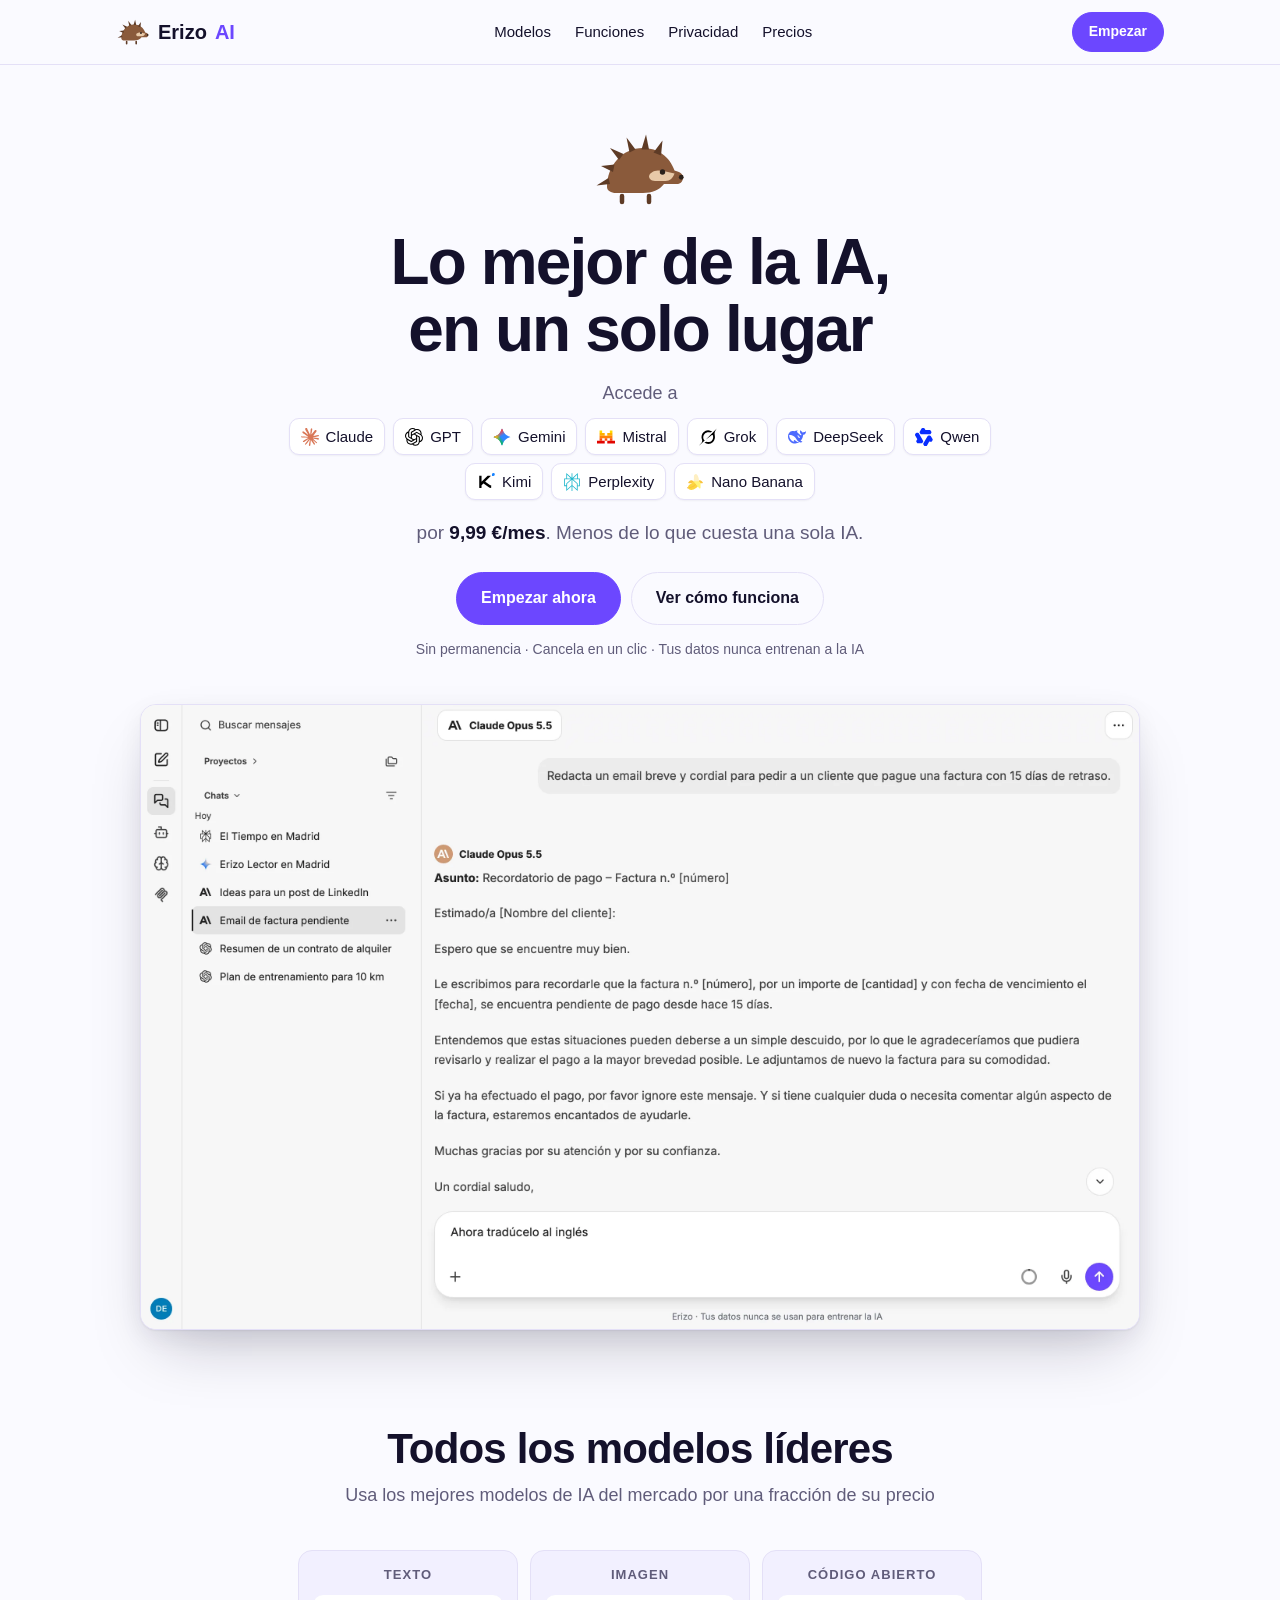
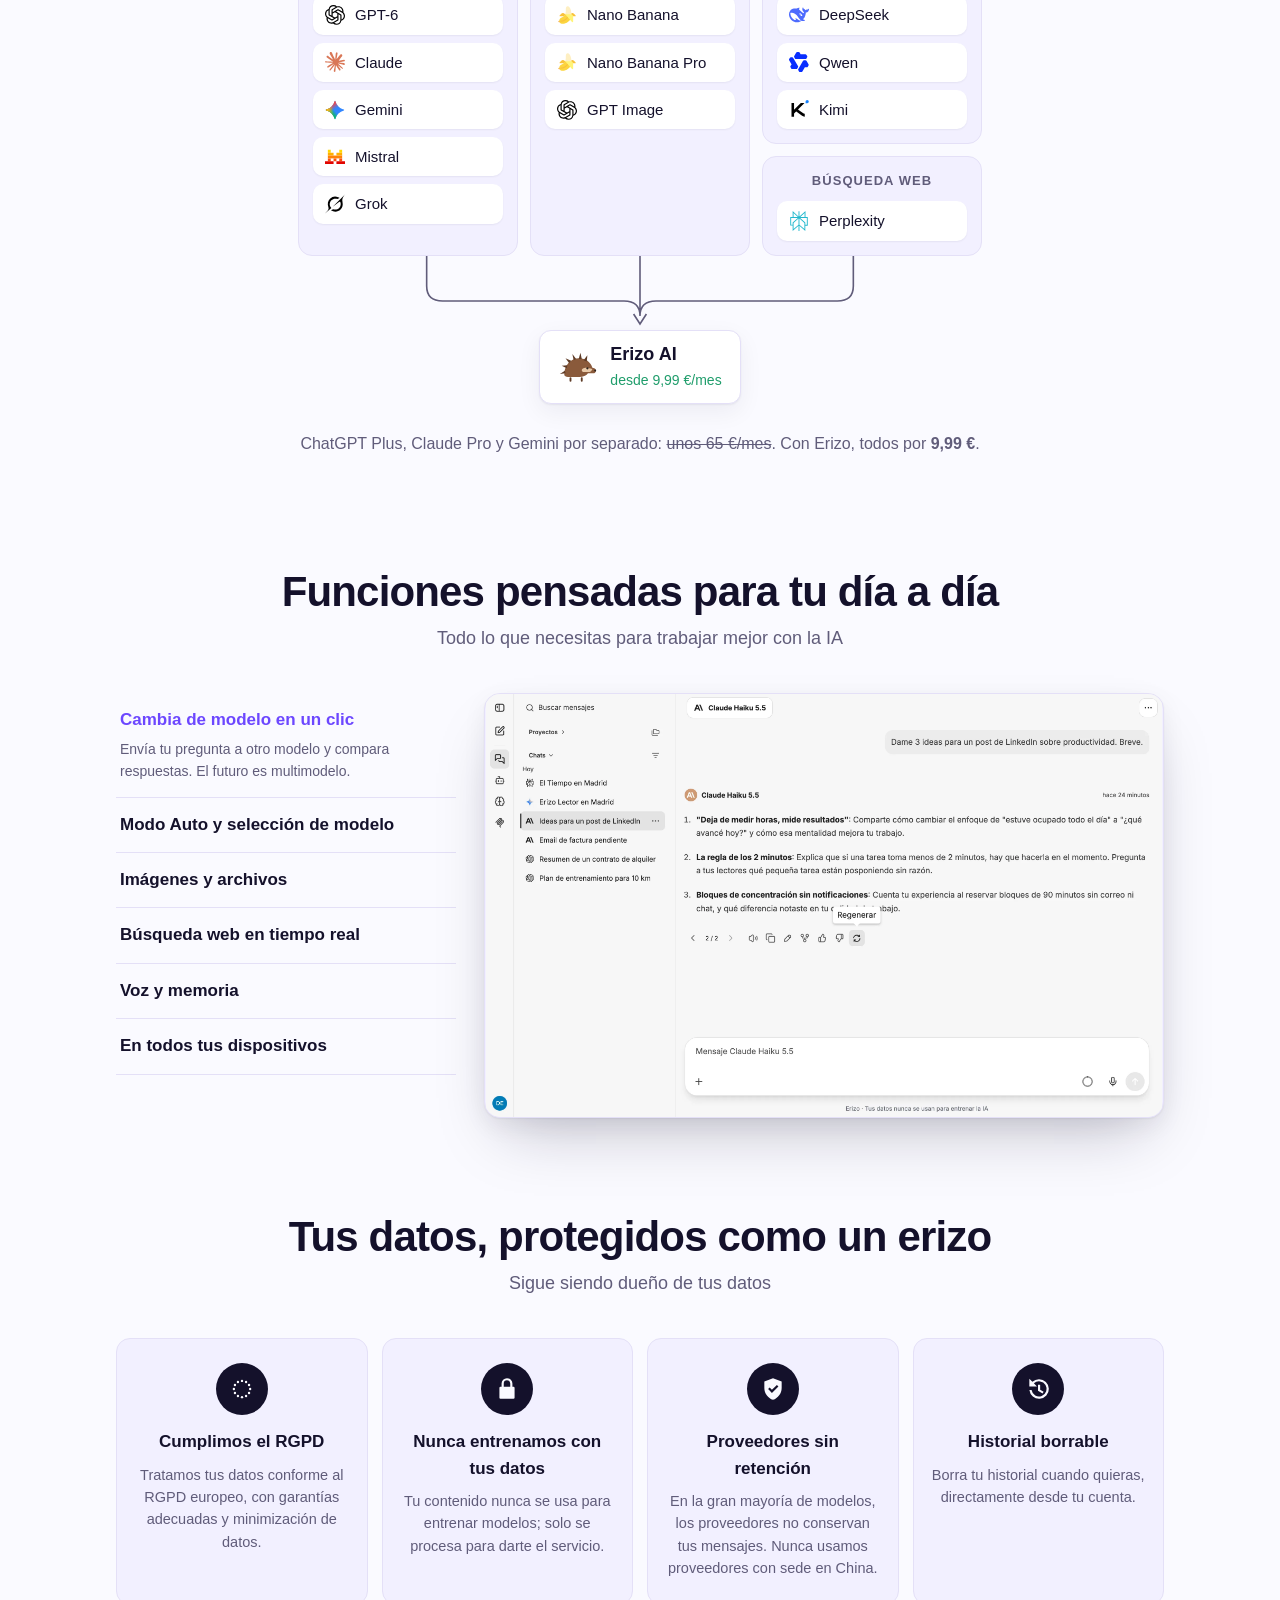
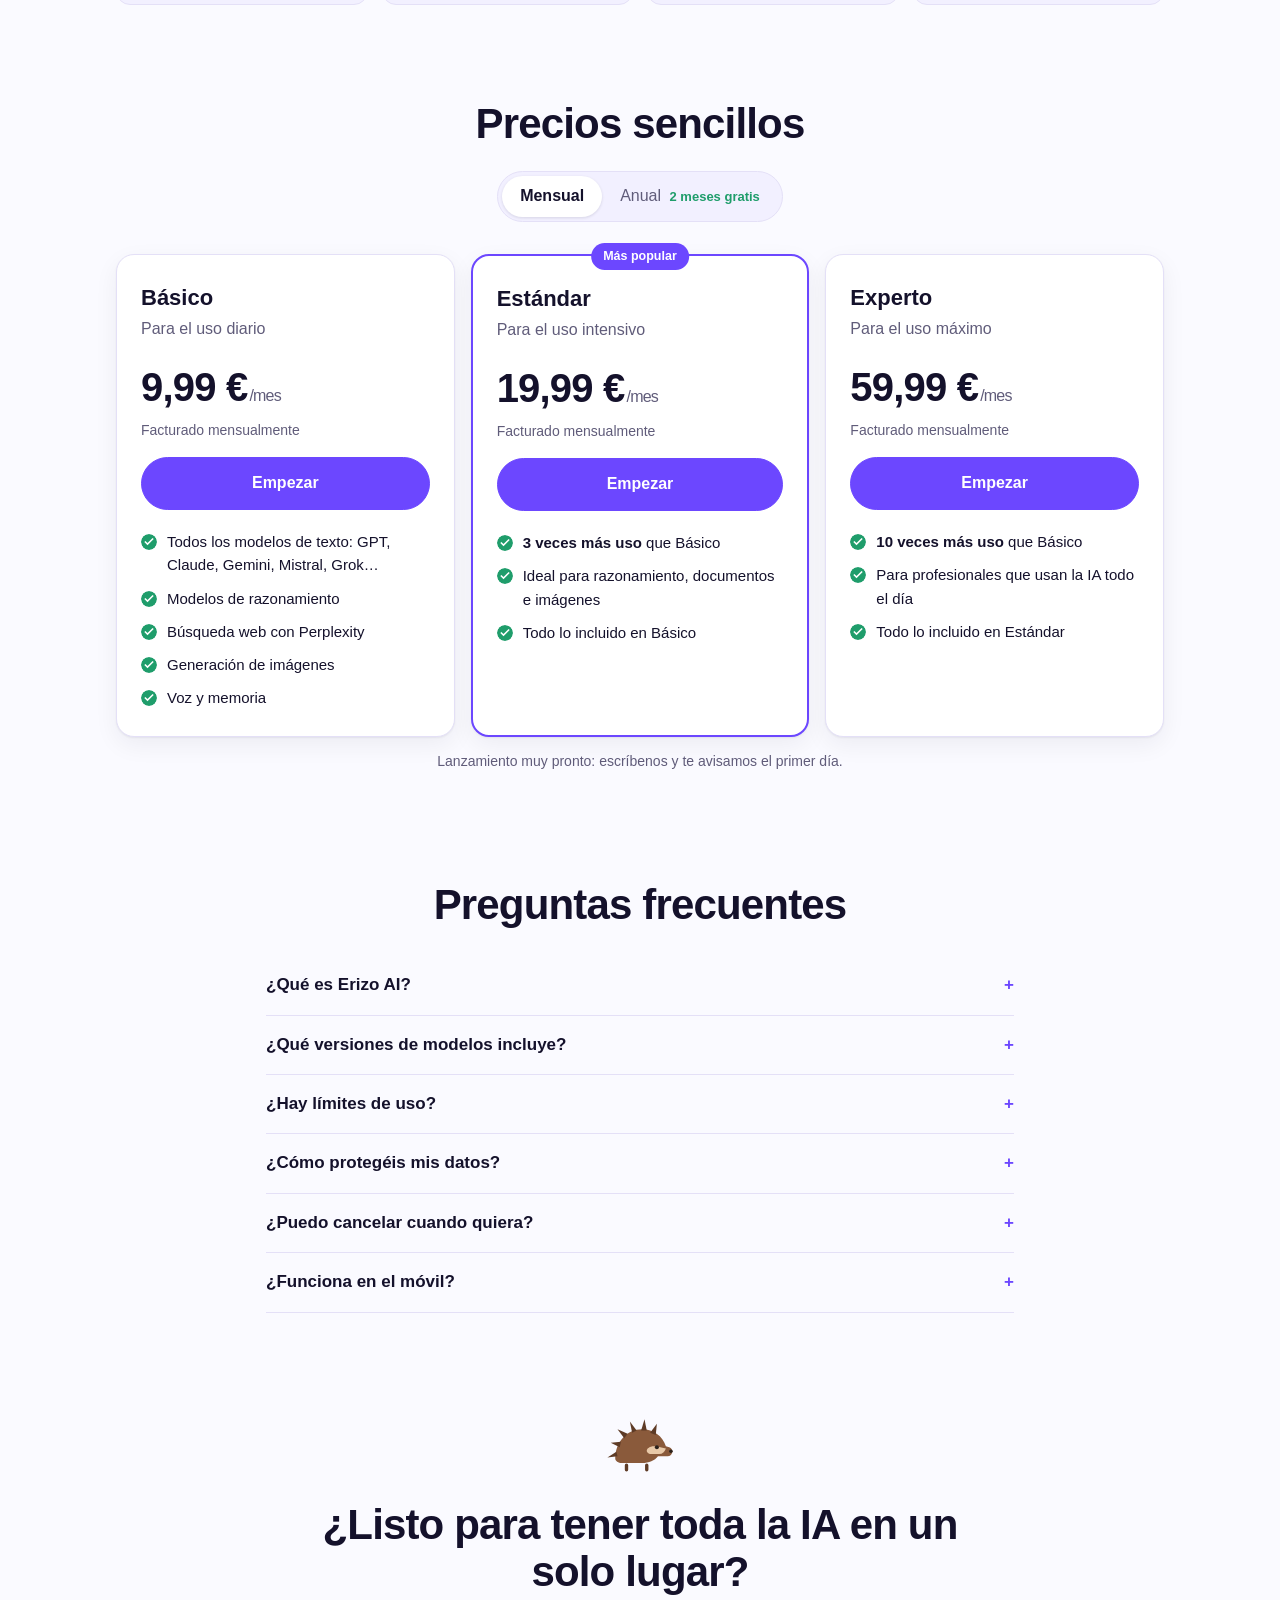
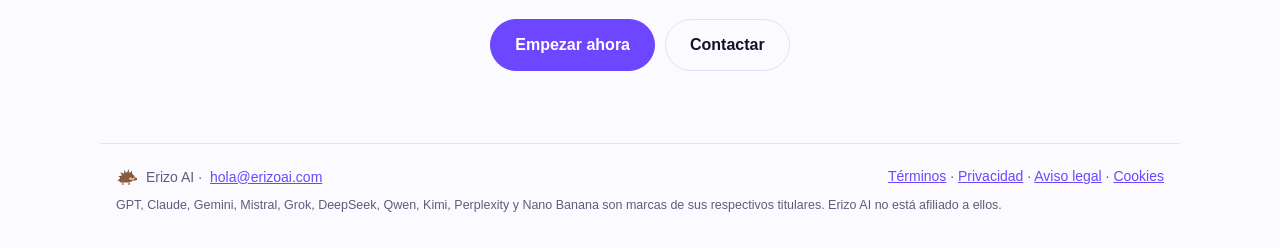
==== commit 7fdb19a3: "fix: strip the pricing fine print and drop the assistants feature Co-Authored-By: Claude Opus 5.5 <n" ====
--- a/index.html
+++ b/index.html
@@ -9,7 +9,7 @@
   <meta property="og:description" content="Todos los mejores modelos de IA en una sola suscripción, desde 9,99 €/mes.">
   <meta property="og:image" content="https://erizoai.com/img/hero-chat.png">
   <link rel="icon" href="erizo.svg" type="image/svg+xml">
-  <link rel="stylesheet" href="style.css?v=4">
+  <link rel="stylesheet" href="style.css?v=5">
 </head>
 <body>
   <header class="topbar">
@@ -118,7 +118,6 @@
           <button role="tab" aria-selected="false" data-shot="models-menu"><span>Modo Auto y selección de modelo</span><small>Deja que Auto elija el mejor modelo para cada pregunta, o elige tú por categorías.</small></button>
           <button role="tab" aria-selected="false" data-shot="image-gen"><span>Imágenes y archivos</span><small>Genera imágenes y trabaja con PDF, documentos y fotos.</small></button>
           <button role="tab" aria-selected="false" data-shot="web-search"><span>Búsqueda web en tiempo real</span><small>Respuestas actualizadas con la información de hoy.</small></button>
-          <button role="tab" aria-selected="false" data-shot="assistants"><span>Tus propios asistentes</span><small>Crea asistentes con tus instrucciones y documentos.</small></button>
           <button role="tab" aria-selected="false" data-shot="hero-chat"><span>Voz y memoria</span><small>Dicta tus mensajes y deja que Erizo recuerde lo importante.</small></button>
           <button role="tab" aria-selected="false" data-shot="mobile-chat"><span>En todos tus dispositivos</span><small>Ordenador, tablet o móvil: instálalo como una app.</small></button>
         </div>
@@ -146,7 +145,6 @@
     <!-- PRICING -->
     <section id="precios" class="section wrap">
       <h2>Precios sencillos</h2>
-      <p class="section-sub">Precio final, sin IVA (franquicia) · Sin permanencia · Cancela cuando quieras · Todos los modelos en todos los planes</p>
       <div class="billing" role="group" aria-label="Periodo de facturación">
         <button class="active" data-period="monthly">Mensual</button>
         <button data-period="yearly">Anual <span class="save">2 meses gratis</span></button>
@@ -163,7 +161,7 @@
             <li>Modelos de razonamiento</li>
             <li>Búsqueda web con Perplexity</li>
             <li>Generación de imágenes</li>
-            <li>Asistentes, voz y memoria</li>
+            <li>Voz y memoria</li>
           </ul>
         </article>
         <article class="plan featured">
@@ -193,7 +191,6 @@
         </article>
       </div>
       <p class="fine center" id="launch-note">Lanzamiento muy pronto: escríbenos y te avisamos el primer día.</p>
-      <p class="fine center" id="pay-note" hidden>Pago procesado de forma segura por Stripe. Vendedor: Florian Weber, con el nombre comercial «Erizo AI» (Francia). IVA no aplicable (franquicia del IVA, art. 293 B del CGI francés). La suscripción se renueva automáticamente; cancélala cuando quieras desde «Mi suscripción». Consulta los <a href="terminos.html">términos y condiciones</a>.</p>
     </section>
 
     <!-- FAQ -->
@@ -238,18 +235,19 @@
       }));
       // "Empezar" opens the app's sign-up with the chosen plan once the app is live (Phase 5);
       // until then the buttons keep writing to us. Flip APP_OPEN at launch (owner step O9).
+      // Test phase: a private `?acceso=<key>` link opens them and hands the key to the app's gate.
       const ERIZO_APP_URL = 'https://app.erizoai.com';
-      const APP_OPEN = false;
+      const ACCESS = new URLSearchParams(location.search).get('acceso');
+      const APP_OPEN = false || Boolean(ACCESS);
       const startLinks = document.querySelectorAll('a[data-plan]');
       const setStartLinks = (period) => startLinks.forEach((a) => {
         a.href = APP_OPEN
-          ? `${ERIZO_APP_URL}/register?plan=${a.dataset.plan}&periodo=${period === 'yearly' ? 'anual' : 'mensual'}`
+          ? `${ERIZO_APP_URL}/register?plan=${a.dataset.plan}&periodo=${period === 'yearly' ? 'anual' : 'mensual'}${ACCESS ? `&acceso=${encodeURIComponent(ACCESS)}` : ''}`
           : a.dataset.mailto;
       });
       setStartLinks('monthly');
       if (APP_OPEN) {
         document.getElementById('launch-note').hidden = true;
-        document.getElementById('pay-note').hidden = false;
       }
       const buttons = document.querySelectorAll('.billing button');
       buttons.forEach((btn) => btn.addEventListener('click', () => {
--- a/style.css
+++ b/style.css
@@ -123,7 +123,7 @@
 .pcard p { margin: 0; color: var(--muted); font-size: 14.5px; }
 
 /* pricing */
-.billing { display: flex; width: max-content; margin: -16px auto 28px; background: var(--bg-alt); border: 1px solid var(--line); border-radius: 999px; padding: 4px; }
+.billing { display: flex; width: max-content; margin: 24px auto 32px; background: var(--bg-alt); border: 1px solid var(--line); border-radius: 999px; padding: 4px; }
 .billing button { border: 0; background: none; font: inherit; padding: 8px 18px; border-radius: 999px; cursor: pointer; color: var(--muted); }
 .billing button.active { background: var(--card); color: var(--ink); box-shadow: 0 1px 3px rgba(20, 17, 43, .12); font-weight: 600; }
 .save { color: var(--green); font-size: 13px; font-weight: 600; margin-left: 4px; }
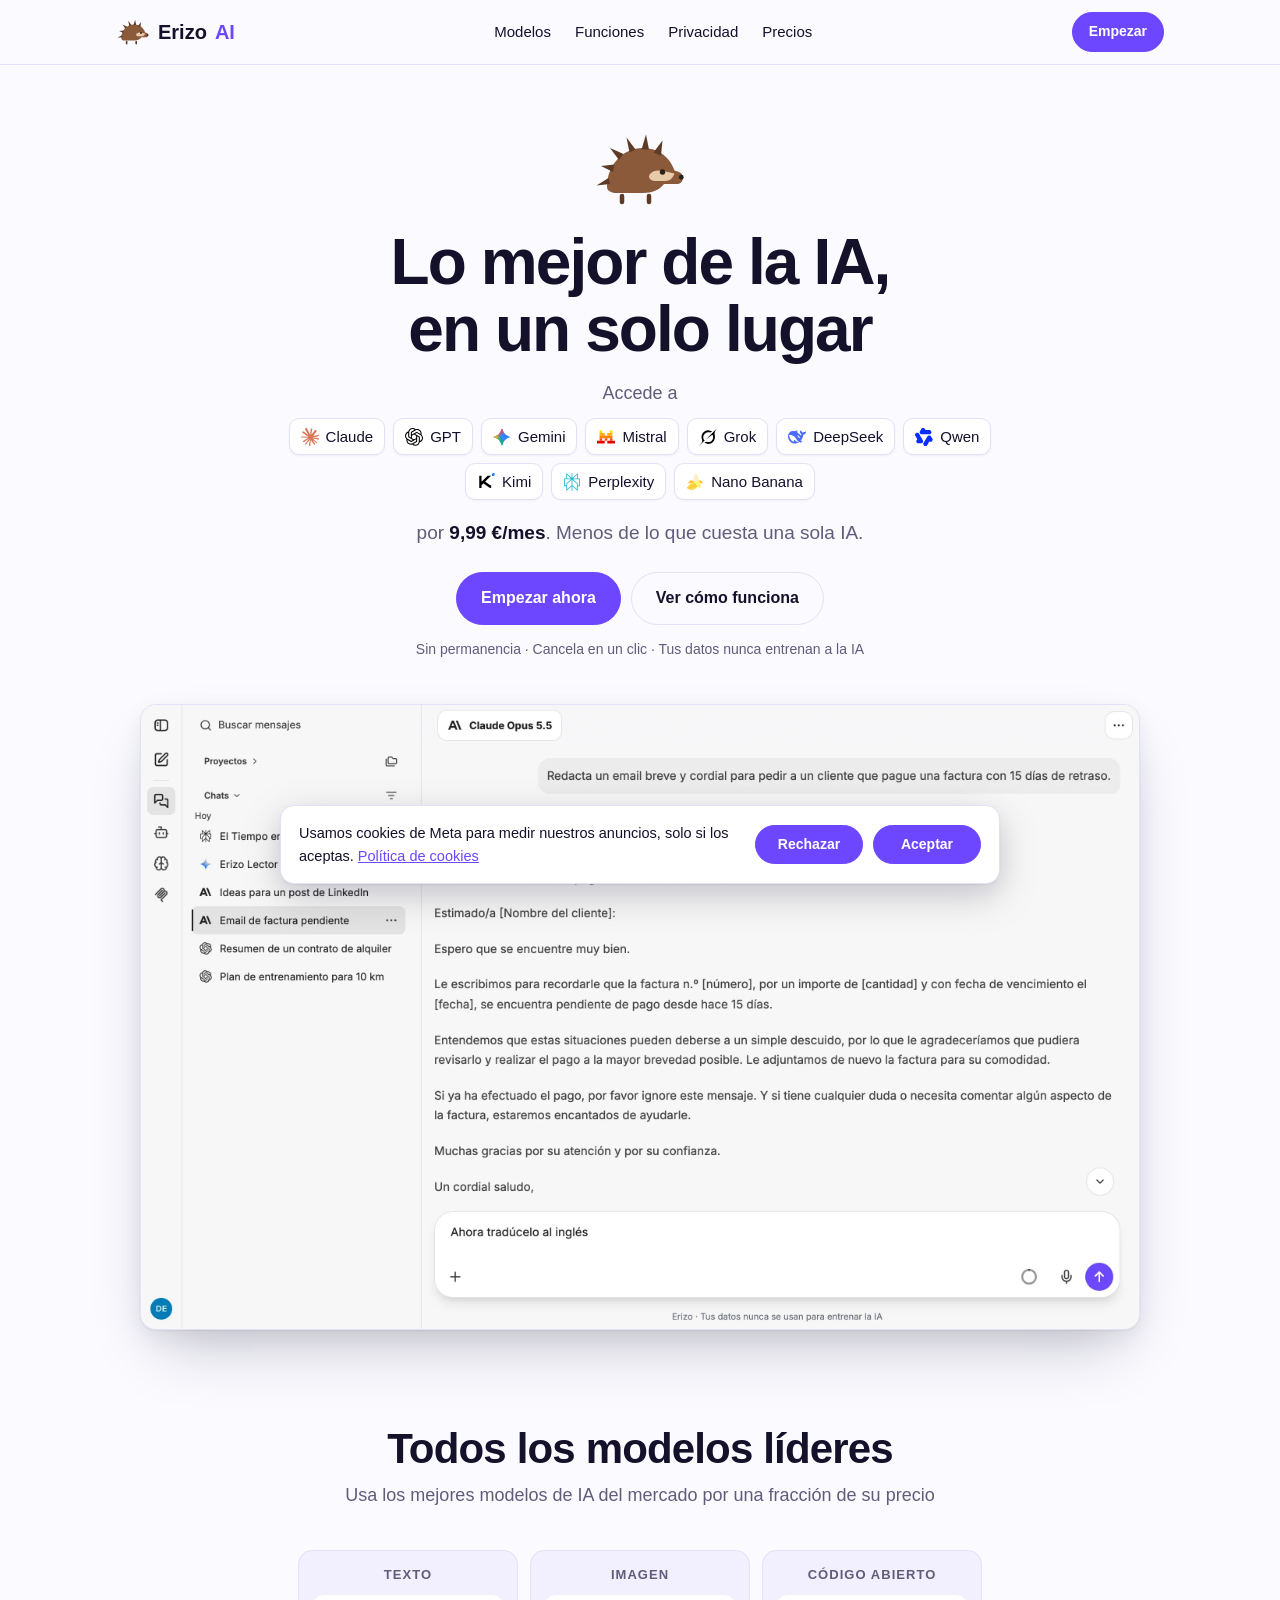
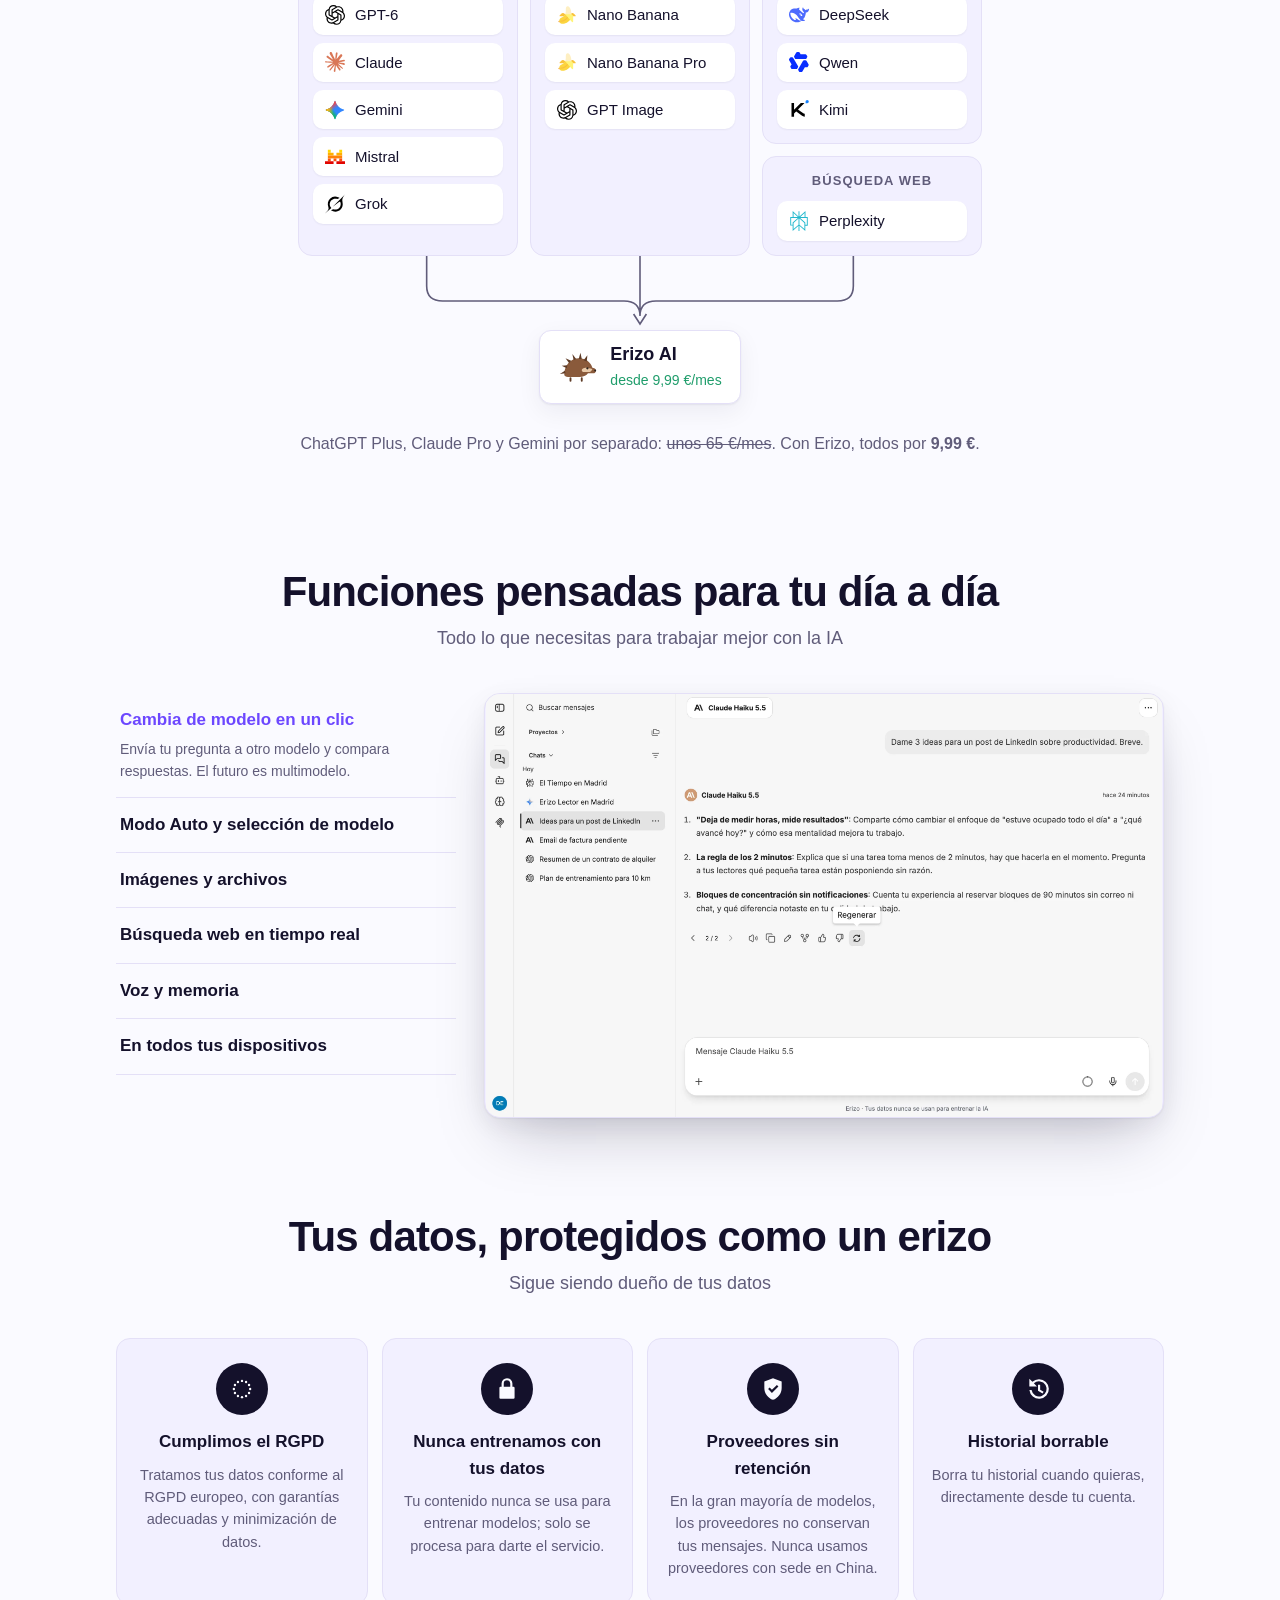
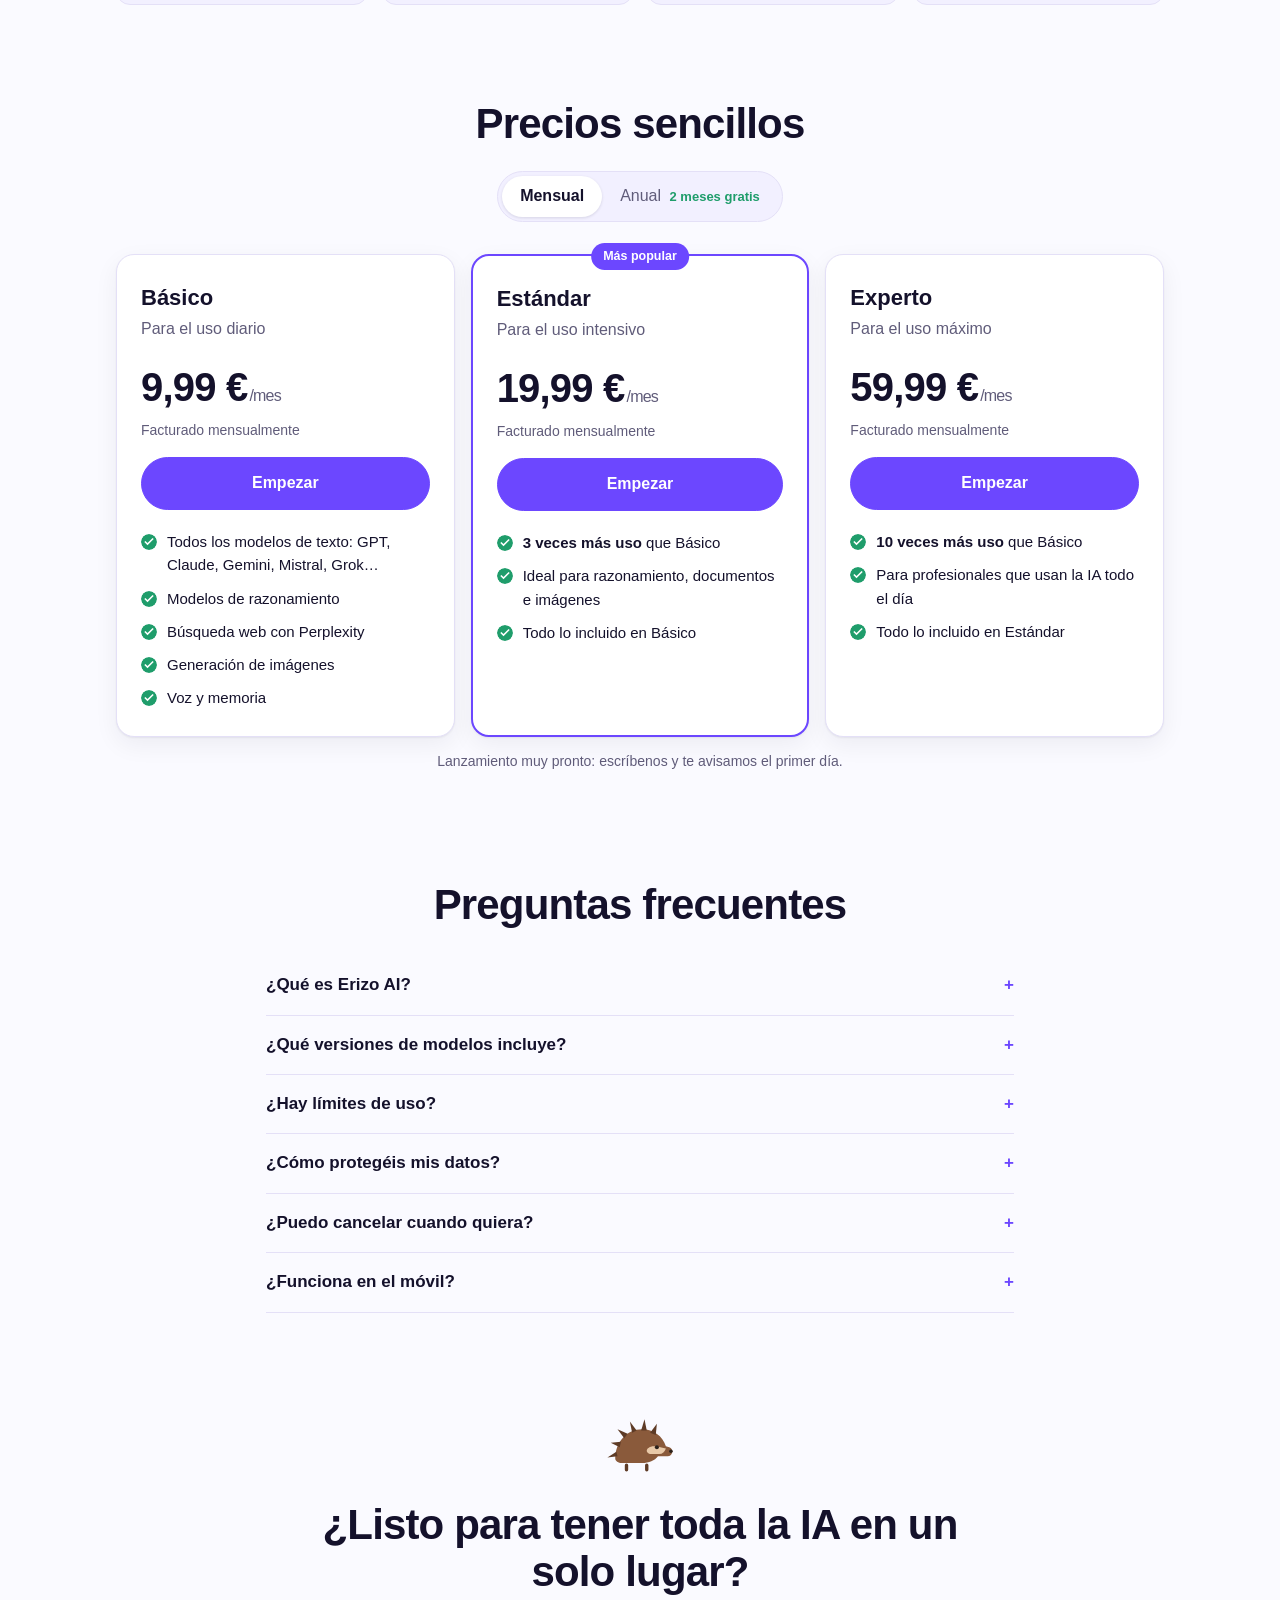
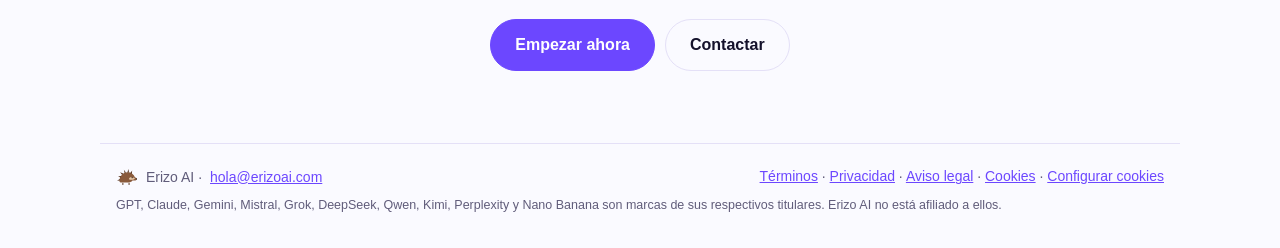
==== commit b27aa15f: "feat: cookie banner, Meta pixel after consent and campaign labels on sign-up links Co-Authored-By: C" ====
--- a/index.html
+++ b/index.html
@@ -9,7 +9,7 @@
   <meta property="og:description" content="Todos los mejores modelos de IA en una sola suscripción, desde 9,99 €/mes.">
   <meta property="og:image" content="https://erizoai.com/img/hero-chat.png">
   <link rel="icon" href="erizo.svg" type="image/svg+xml">
-  <link rel="stylesheet" href="style.css?v=5">
+  <link rel="stylesheet" href="style.css?v=6">
 </head>
 <body>
   <header class="topbar">
@@ -217,10 +217,11 @@
 
   <footer class="wrap foot">
     <p class="foot-brand"><img src="erizo.svg" alt="" width="22" height="22"> Erizo AI · <a href="mailto:hola@erizoai.com">hola@erizoai.com</a></p>
-    <p><a href="terminos.html">Términos</a> · <a href="privacidad.html">Privacidad</a> · <a href="aviso-legal.html">Aviso legal</a> · <a href="cookies.html">Cookies</a></p>
+    <p><a href="terminos.html">Términos</a> · <a href="privacidad.html">Privacidad</a> · <a href="aviso-legal.html">Aviso legal</a> · <a href="cookies.html">Cookies</a> · <a href="#" data-cookie-settings>Configurar cookies</a></p>
     <p class="marks">GPT, Claude, Gemini, Mistral, Grok, DeepSeek, Qwen, Kimi, Perplexity y Nano Banana son marcas de sus respectivos titulares. Erizo AI no está afiliado a ellos.</p>
   </footer>
 
+  <script src="consent.js" defer></script>
   <script>
     (() => {
       const tabs = document.querySelectorAll('.feature-list [role="tab"]');
@@ -239,12 +240,20 @@
       const ERIZO_APP_URL = 'https://app.erizoai.com';
       const ACCESS = new URLSearchParams(location.search).get('acceso');
       const APP_OPEN = false || Boolean(ACCESS);
+      // Campaign labels travel in the sign-up link (nothing is stored); a bare fbclid means Meta.
+      const pageParams = new URLSearchParams(location.search);
+      const campaign = ['utm_source', 'utm_medium', 'utm_campaign', 'utm_content']
+        .filter((k) => pageParams.get(k))
+        .map((k) => [k, pageParams.get(k)]);
+      if (!pageParams.get('utm_source') && pageParams.has('fbclid')) campaign.unshift(['utm_source', 'meta']);
+      const campaignQuery = campaign.map(([k, v]) => `&${k}=${encodeURIComponent(v)}`).join('');
       const startLinks = document.querySelectorAll('a[data-plan]');
       const setStartLinks = (period) => startLinks.forEach((a) => {
         a.href = APP_OPEN
-          ? `${ERIZO_APP_URL}/register?plan=${a.dataset.plan}&periodo=${period === 'yearly' ? 'anual' : 'mensual'}${ACCESS ? `&acceso=${encodeURIComponent(ACCESS)}` : ''}`
+          ? `${ERIZO_APP_URL}/register?plan=${a.dataset.plan}&periodo=${period === 'yearly' ? 'anual' : 'mensual'}${ACCESS ? `&acceso=${encodeURIComponent(ACCESS)}` : ''}${campaignQuery}`
           : a.dataset.mailto;
       });
+      startLinks.forEach((a) => a.addEventListener('click', () => window.erizoTrack?.('Lead')));
       setStartLinks('monthly');
       if (APP_OPEN) {
         document.getElementById('launch-note').hidden = true;
--- a/style.css
+++ b/style.css
@@ -171,3 +171,15 @@
 .feature-shot { aspect-ratio: 1280 / 800; background: var(--bg-alt); }
 .feature-shot picture { display: block; width: 100%; height: 100%; }
 .feature-shot img { width: 100%; height: 100%; object-fit: contain; }
+
+/* cookie banner */
+.consent { position: fixed; left: 16px; right: 16px; bottom: 16px; z-index: 50; max-width: 720px; margin: 0 auto; display: flex; flex-wrap: wrap; align-items: center; justify-content: space-between; gap: 12px 20px; background: var(--card); color: var(--ink); border: 1px solid var(--line); border-radius: var(--radius); padding: 16px 18px; box-shadow: var(--shadow), 0 12px 40px rgba(20, 17, 43, .18); }
+.consent[hidden] { display: none; }
+.consent p { margin: 0; flex: 1 1 280px; font-size: 14.5px; }
+.consent-actions { display: flex; gap: 10px; }
+.consent-actions .btn { min-width: 108px; cursor: pointer; font: inherit; font-size: 14px; font-weight: 700; }
+@media (max-width: 560px) {
+  .consent { left: 0; right: 0; bottom: 0; max-width: none; border-radius: var(--radius) var(--radius) 0 0; border-bottom: 0; }
+  .consent-actions { width: 100%; }
+  .consent-actions .btn { flex: 1; }
+}
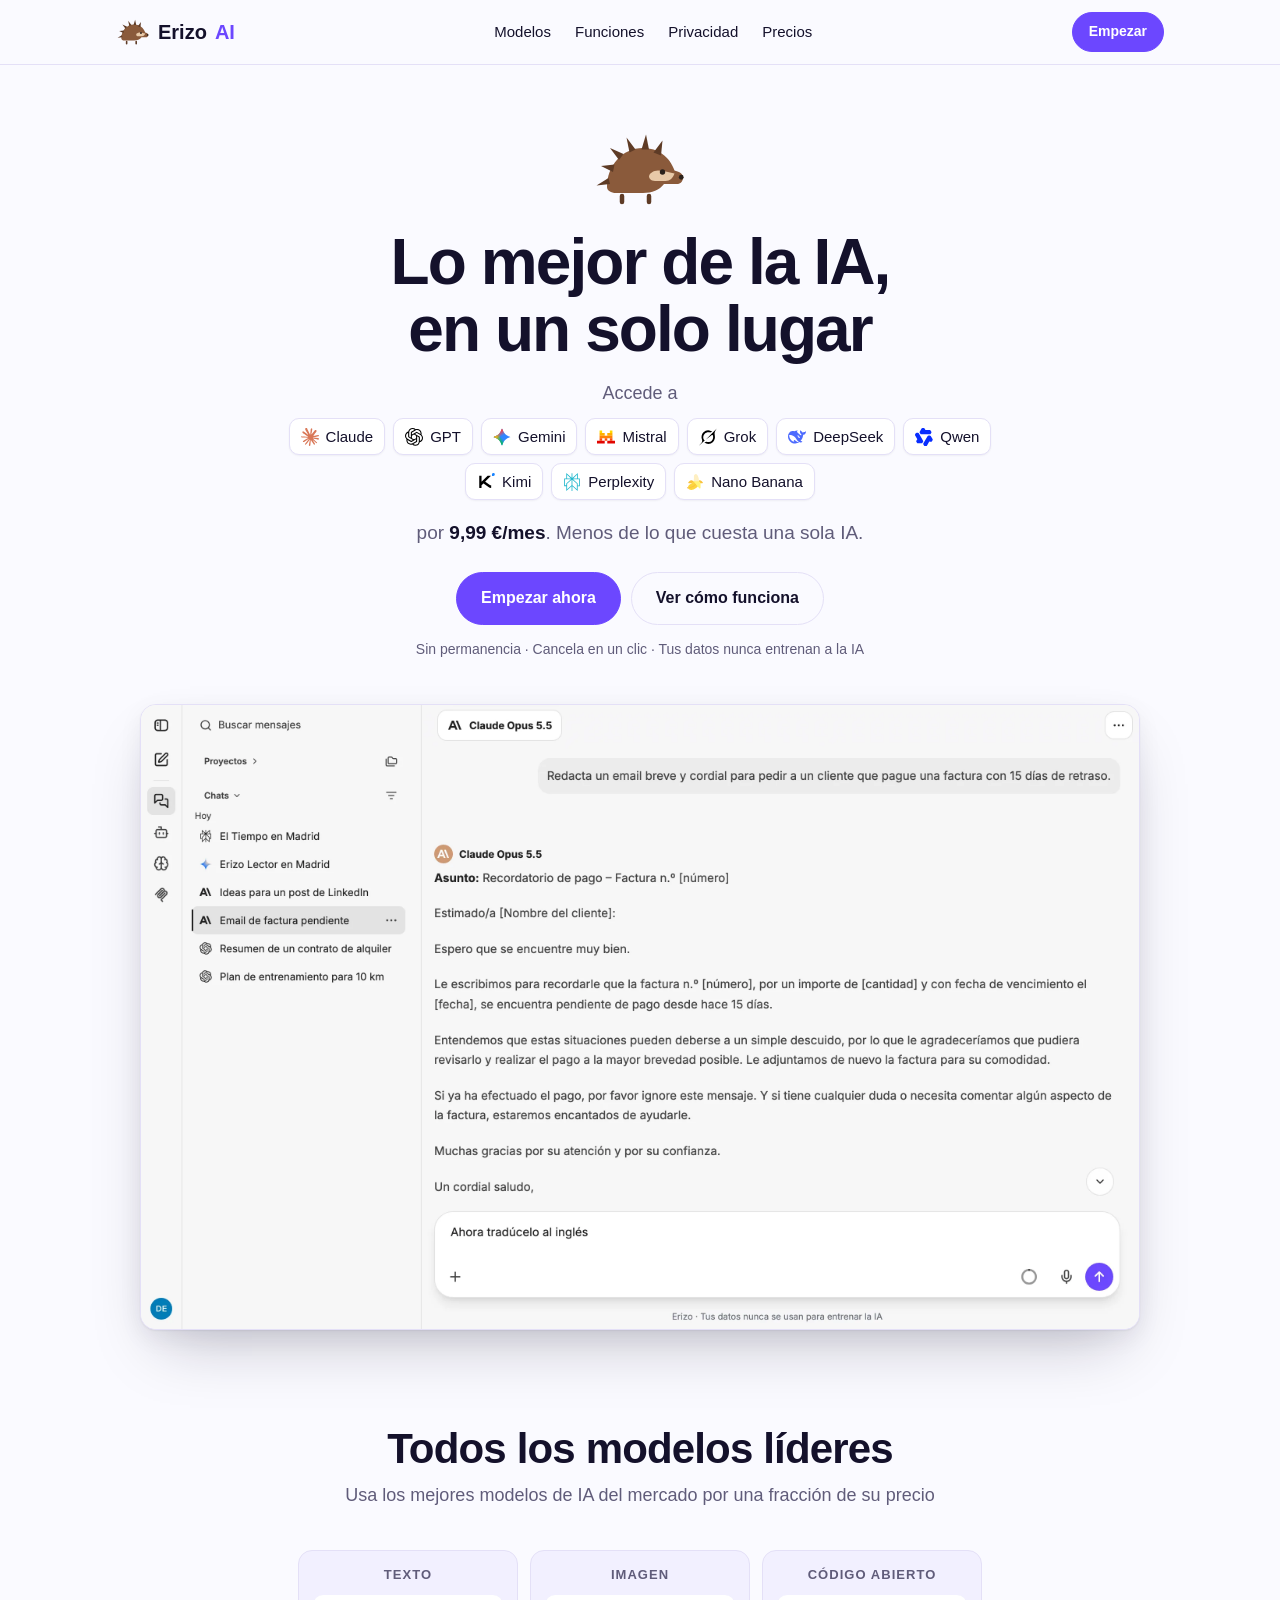
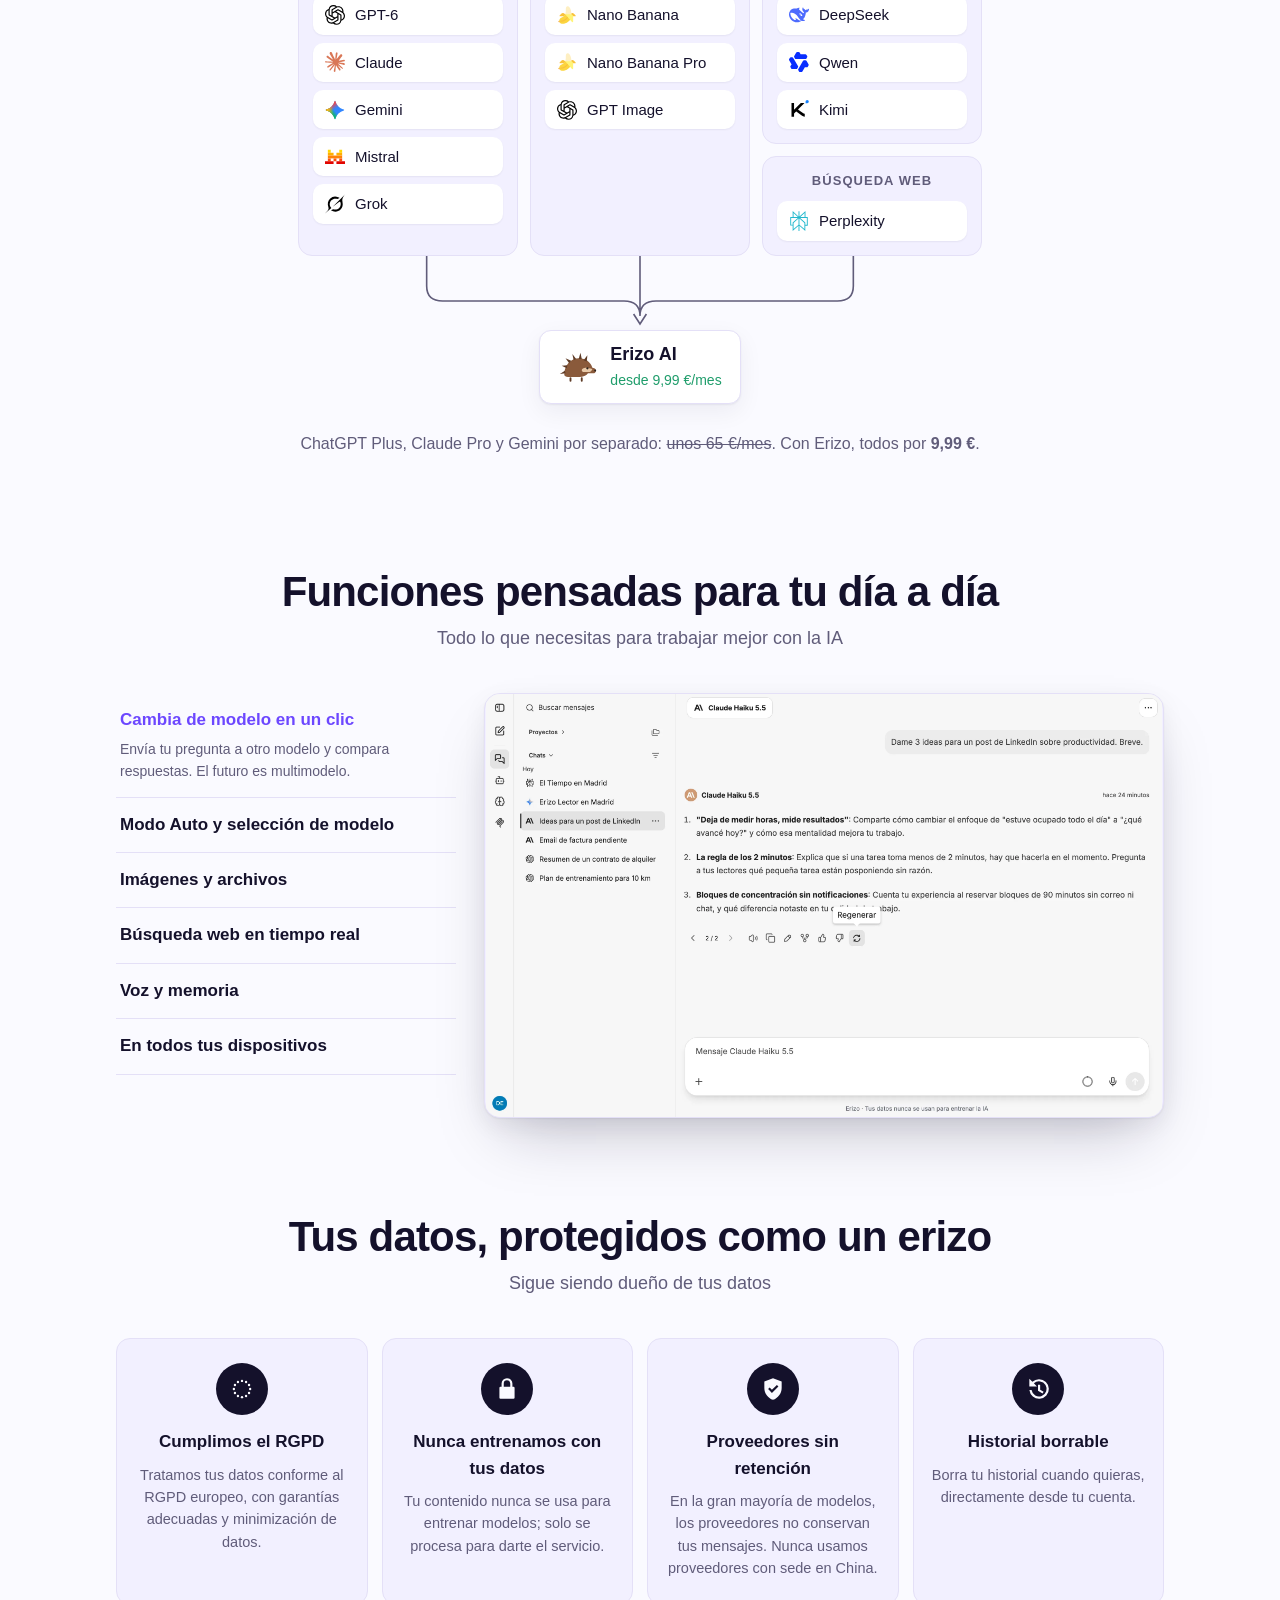
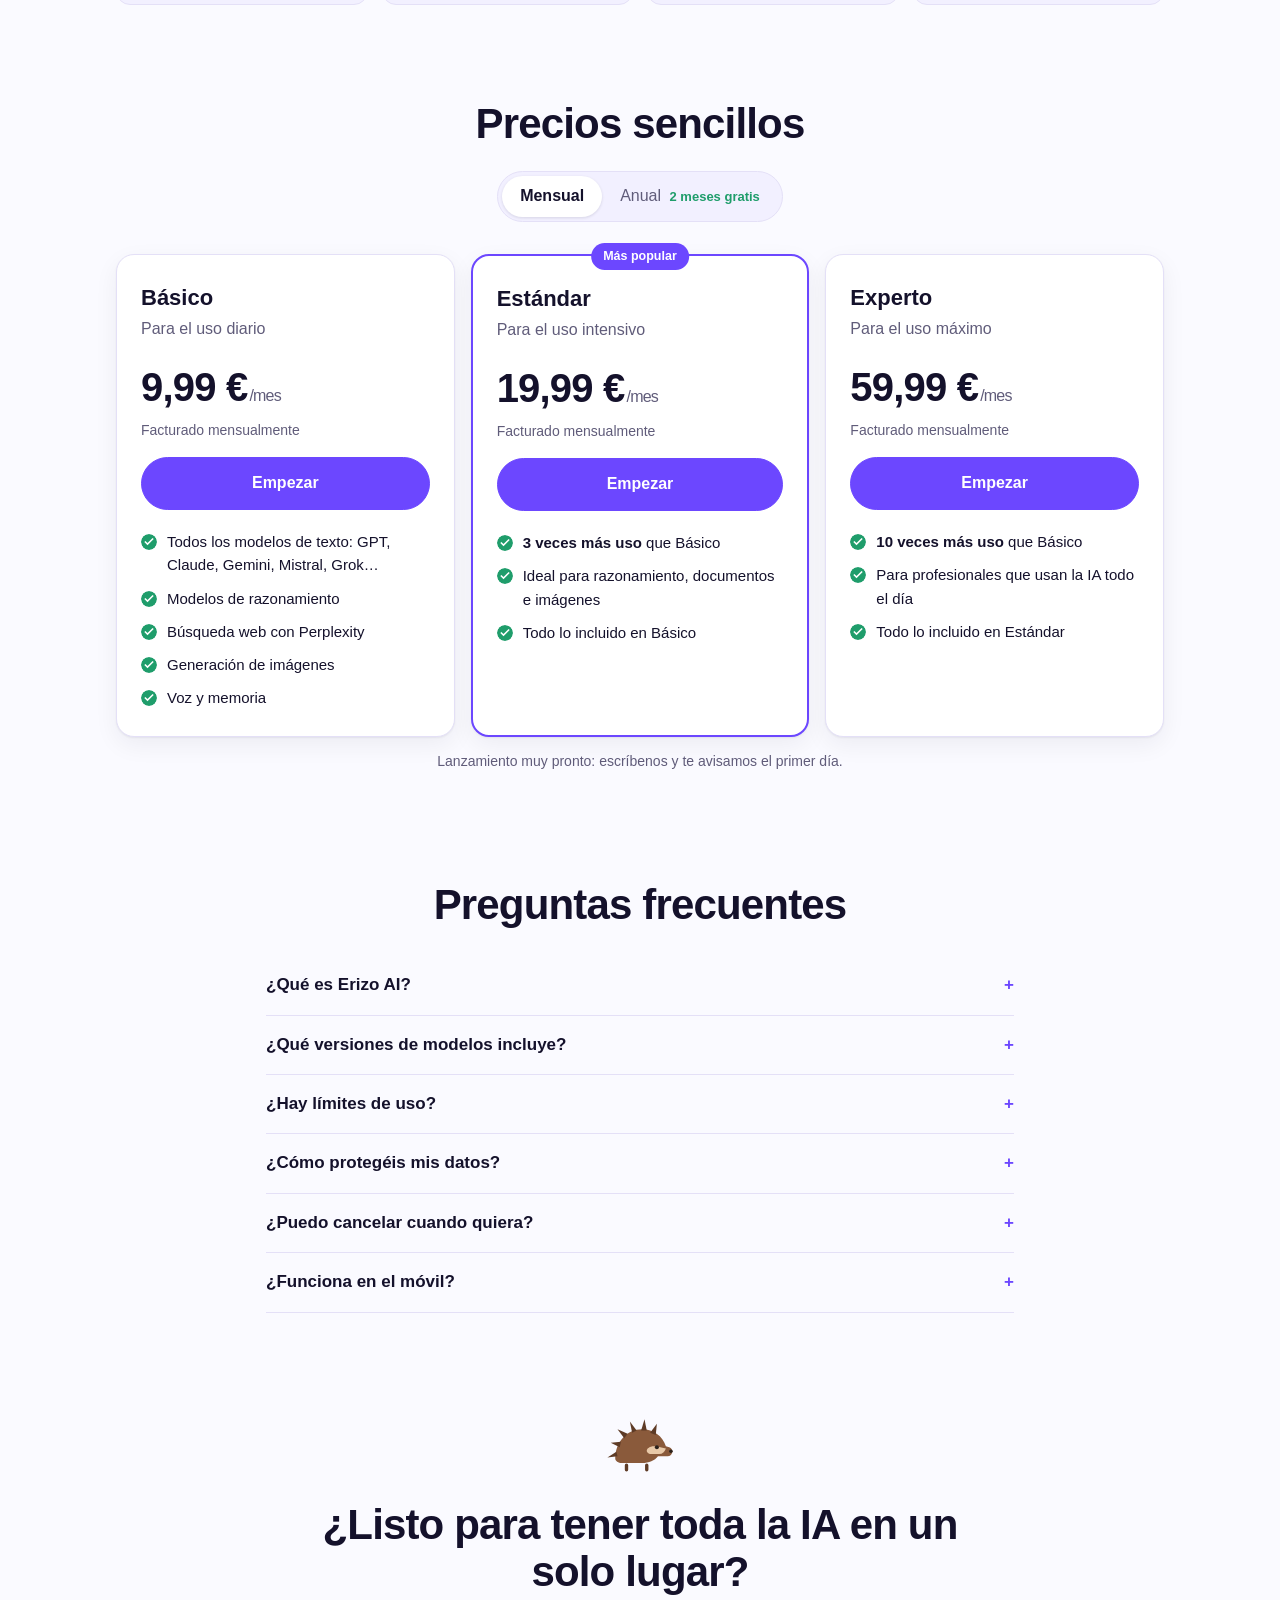
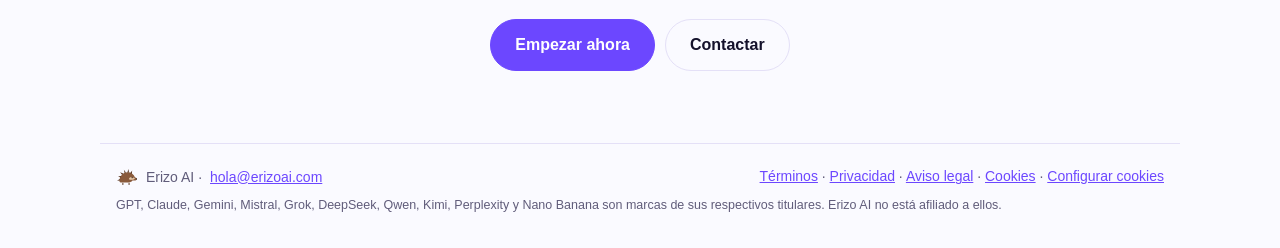
==== commit 0646cacd: "fix: preload the feature screenshots so tabs switch instantly Co-Authored-By: Claude Opus 5.5 <norep" ====
--- a/index.html
+++ b/index.html
@@ -227,13 +227,30 @@
       const tabs = document.querySelectorAll('.feature-list [role="tab"]');
       const img = document.getElementById('feature-img');
       const webp = document.getElementById('feature-webp');
-      tabs.forEach((tab) => tab.addEventListener('click', () => {
-        tabs.forEach((t) => t.setAttribute('aria-selected', String(t === tab)));
-        const name = tab.dataset.shot;
-        webp.srcset = `img/${name}.webp`;
-        img.src = `img/${name}.png`;
-        img.alt = tab.querySelector('span').textContent;
-      }));
+      // Screenshots load ahead of the click: all of them once the section comes near, so a tab
+      // switch shows its image at once instead of waiting for the download.
+      const loaded = {};
+      const load = (name) =>
+        (loaded[name] ??= Object.assign(new Image(), { src: `img/${name}.webp` }).decode().catch(() => {}));
+      new IntersectionObserver((entries, observer) => {
+        if (entries.some((e) => e.isIntersecting)) {
+          tabs.forEach((t) => load(t.dataset.shot));
+          observer.disconnect();
+        }
+      }, { rootMargin: '800px' }).observe(document.getElementById('funciones'));
+      tabs.forEach((tab) => {
+        tab.addEventListener('pointerenter', () => load(tab.dataset.shot));
+        tab.addEventListener('click', () => {
+          tabs.forEach((t) => t.setAttribute('aria-selected', String(t === tab)));
+          const name = tab.dataset.shot;
+          load(name).then(() => {
+            if (tab.getAttribute('aria-selected') !== 'true') return; // another tab was clicked meanwhile
+            webp.srcset = `img/${name}.webp`;
+            img.src = `img/${name}.png`;
+            img.alt = tab.querySelector('span').textContent;
+          });
+        });
+      });
       // "Empezar" opens the app's sign-up with the chosen plan once the app is live (Phase 5);
       // until then the buttons keep writing to us. Flip APP_OPEN at launch (owner step O9).
       // Test phase: a private `?acceso=<key>` link opens them and hands the key to the app's gate.
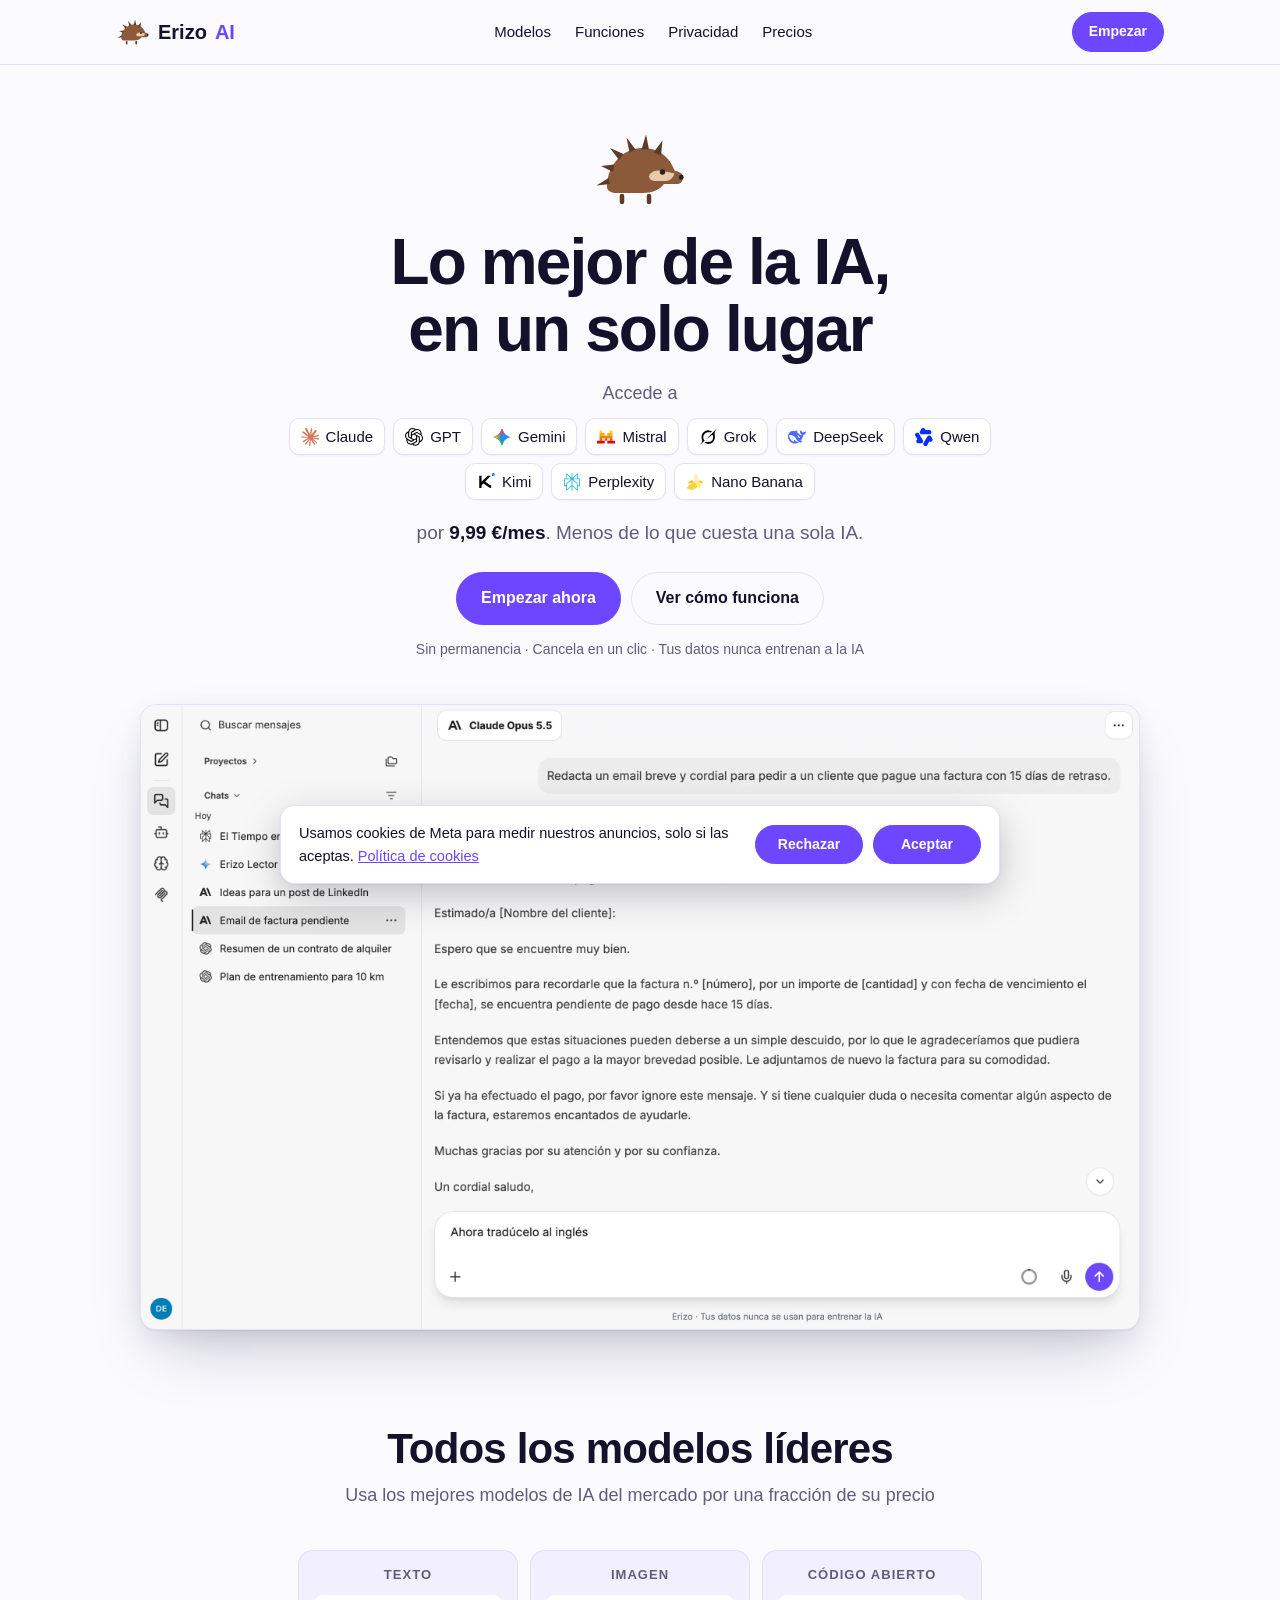
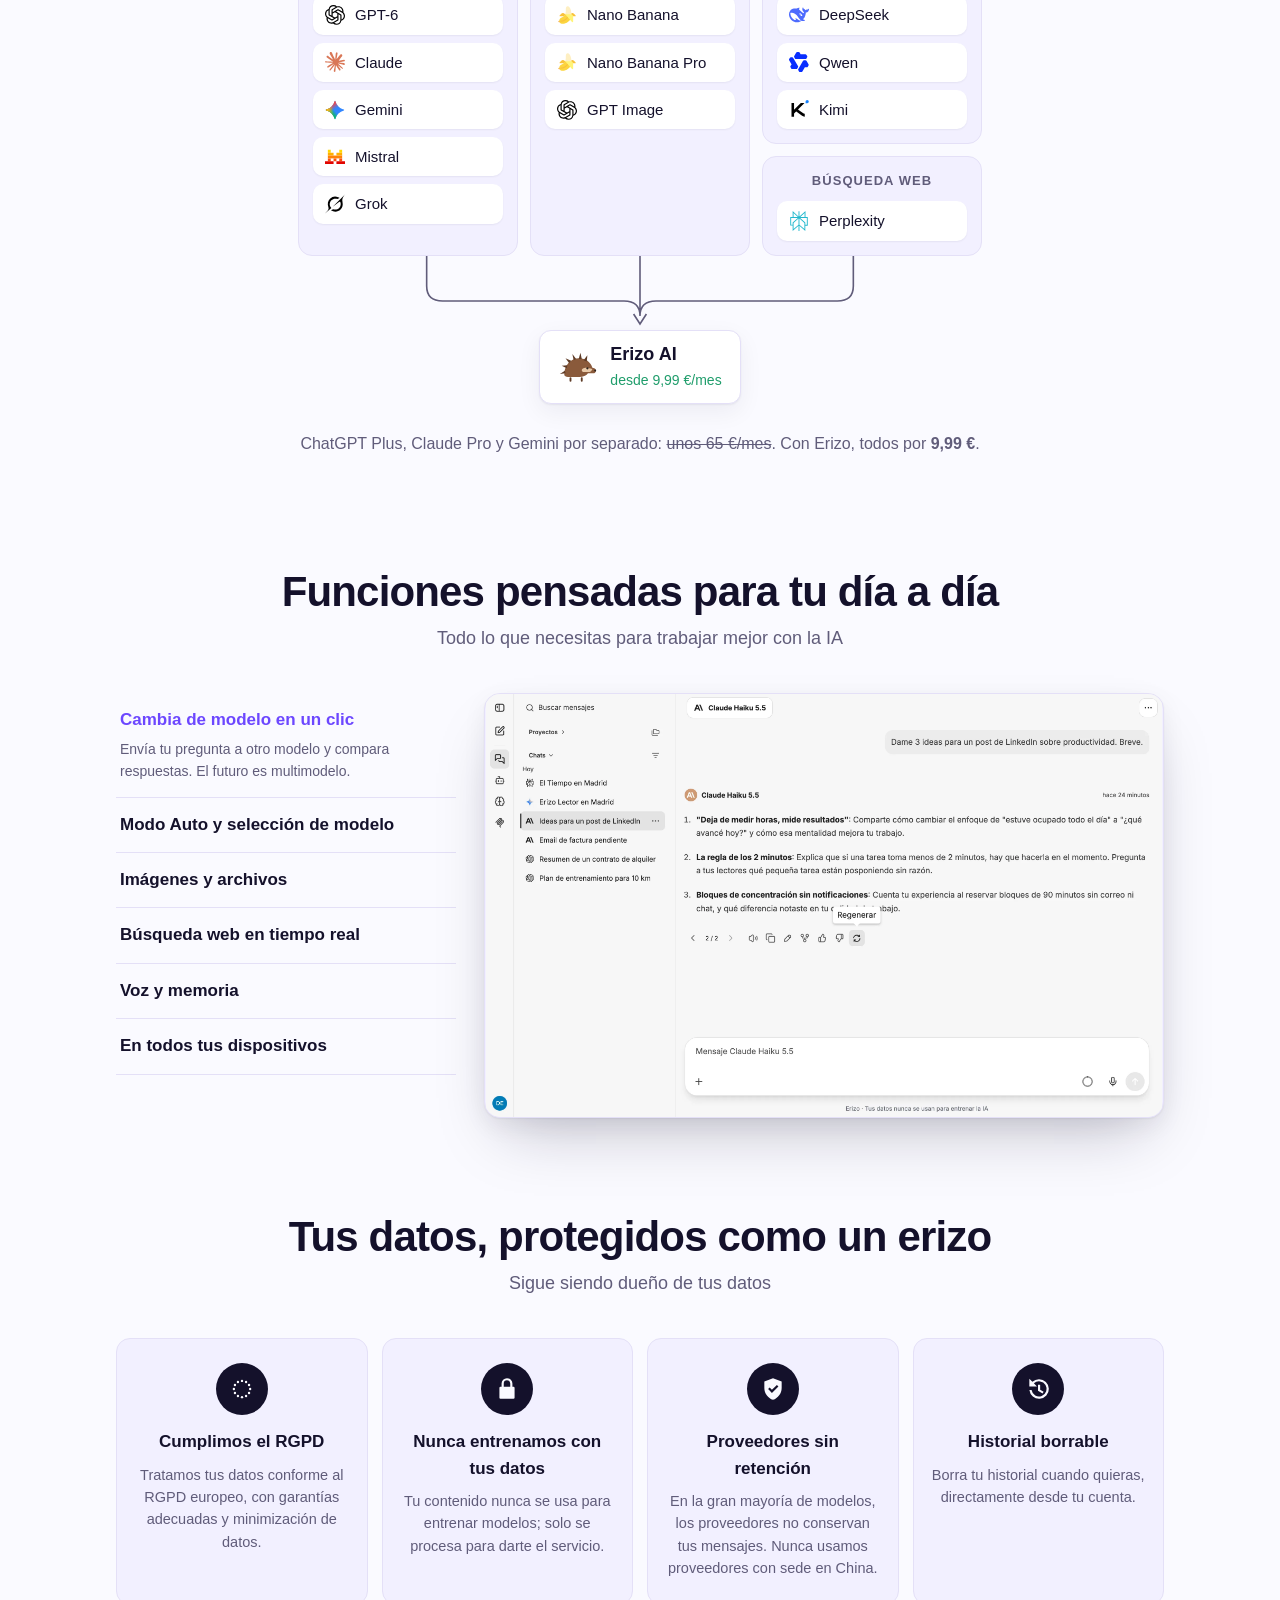
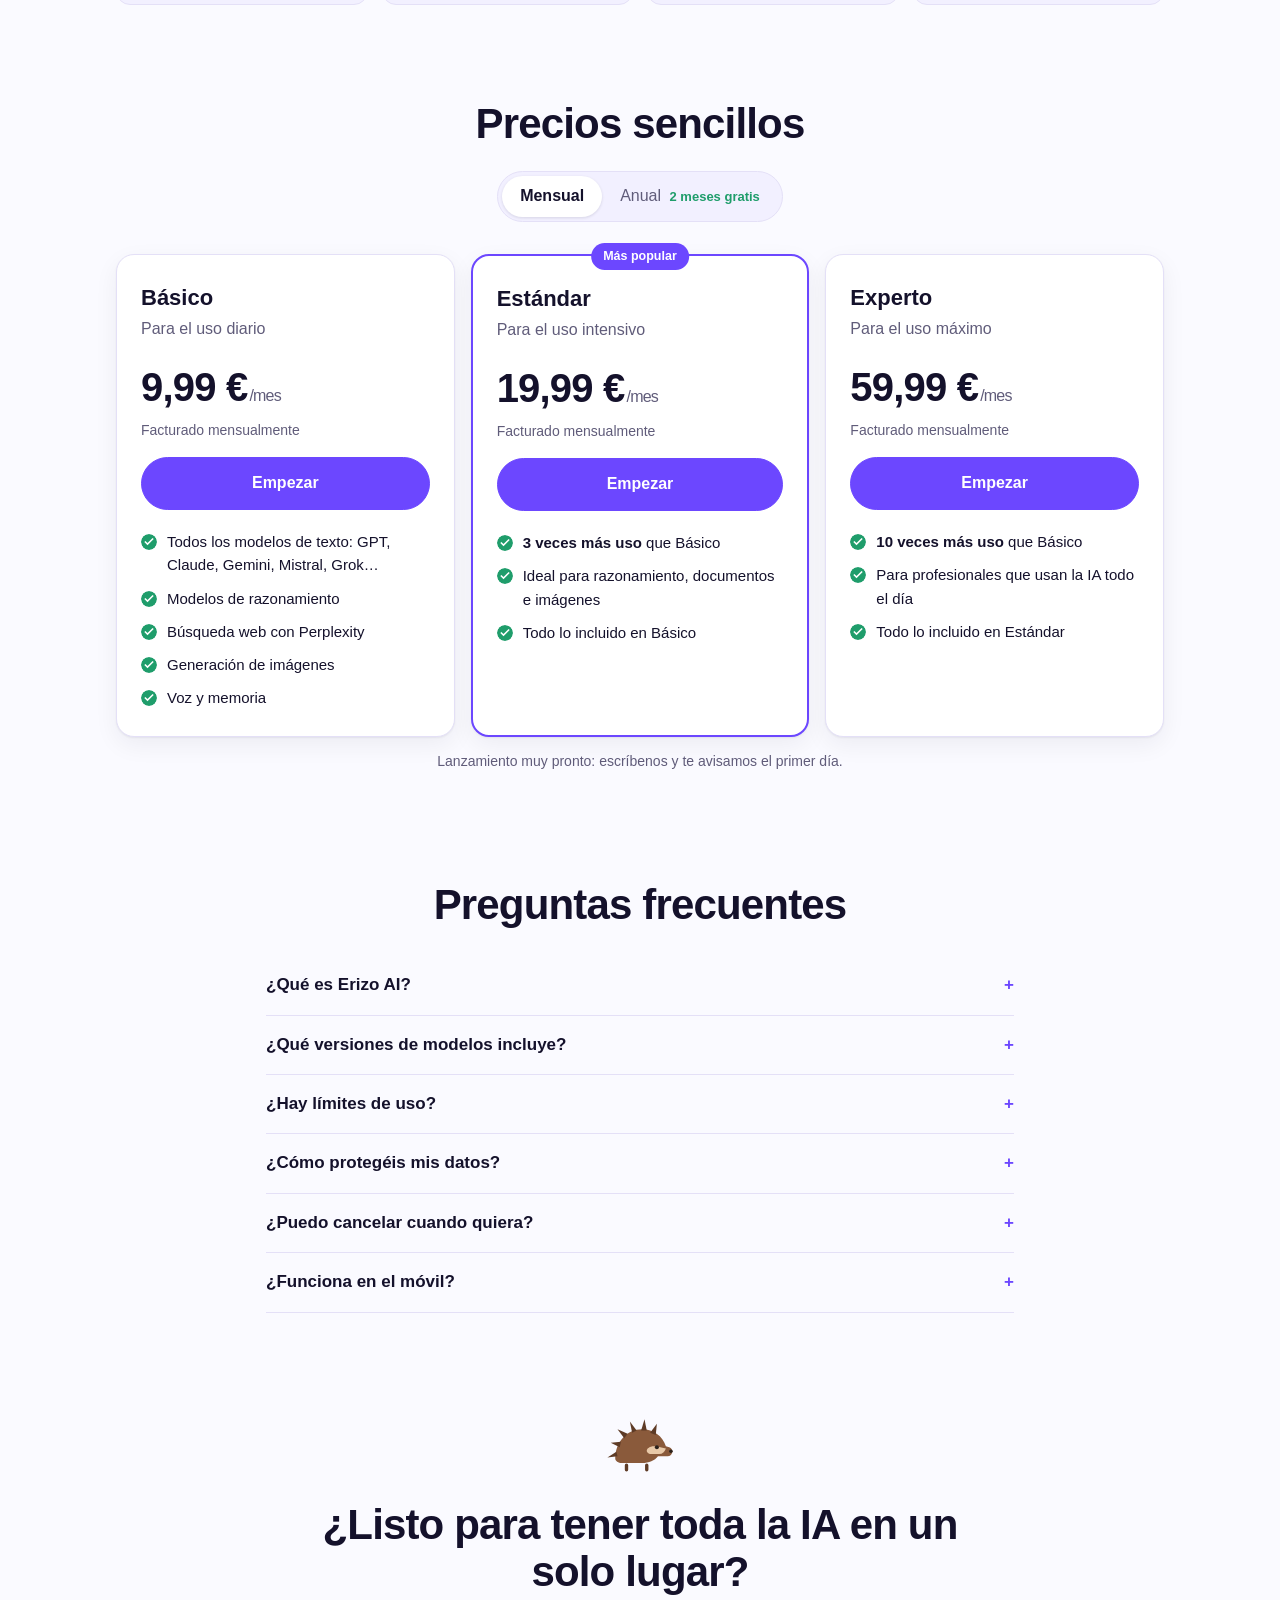
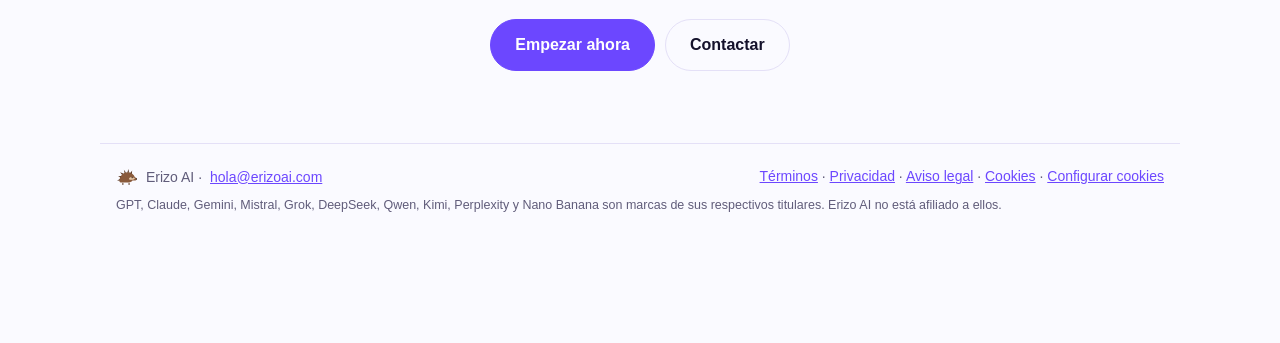
==== commit 7fa3f520: "feat: add Meta domain verification tag Co-Authored-By: Claude Opus 5.5 <noreply@anthropic.com>" ====
--- a/index.html
+++ b/index.html
@@ -4,6 +4,7 @@
   <meta charset="utf-8">
   <meta name="viewport" content="width=device-width, initial-scale=1">
   <title>Erizo AI — Lo mejor de la IA en un solo lugar</title>
+  <meta name="facebook-domain-verification" content="3atfbgtk7aln1uwduvwpjn8ye3eq28">
   <meta name="description" content="GPT, Claude, Gemini, Mistral, Grok, DeepSeek, Perplexity y Nano Banana en una sola suscripción desde 9,99 €/mes. Tus datos nunca se usan para entrenar la IA.">
   <meta property="og:title" content="Erizo AI — Lo mejor de la IA en un solo lugar">
   <meta property="og:description" content="Todos los mejores modelos de IA en una sola suscripción, desde 9,99 €/mes.">
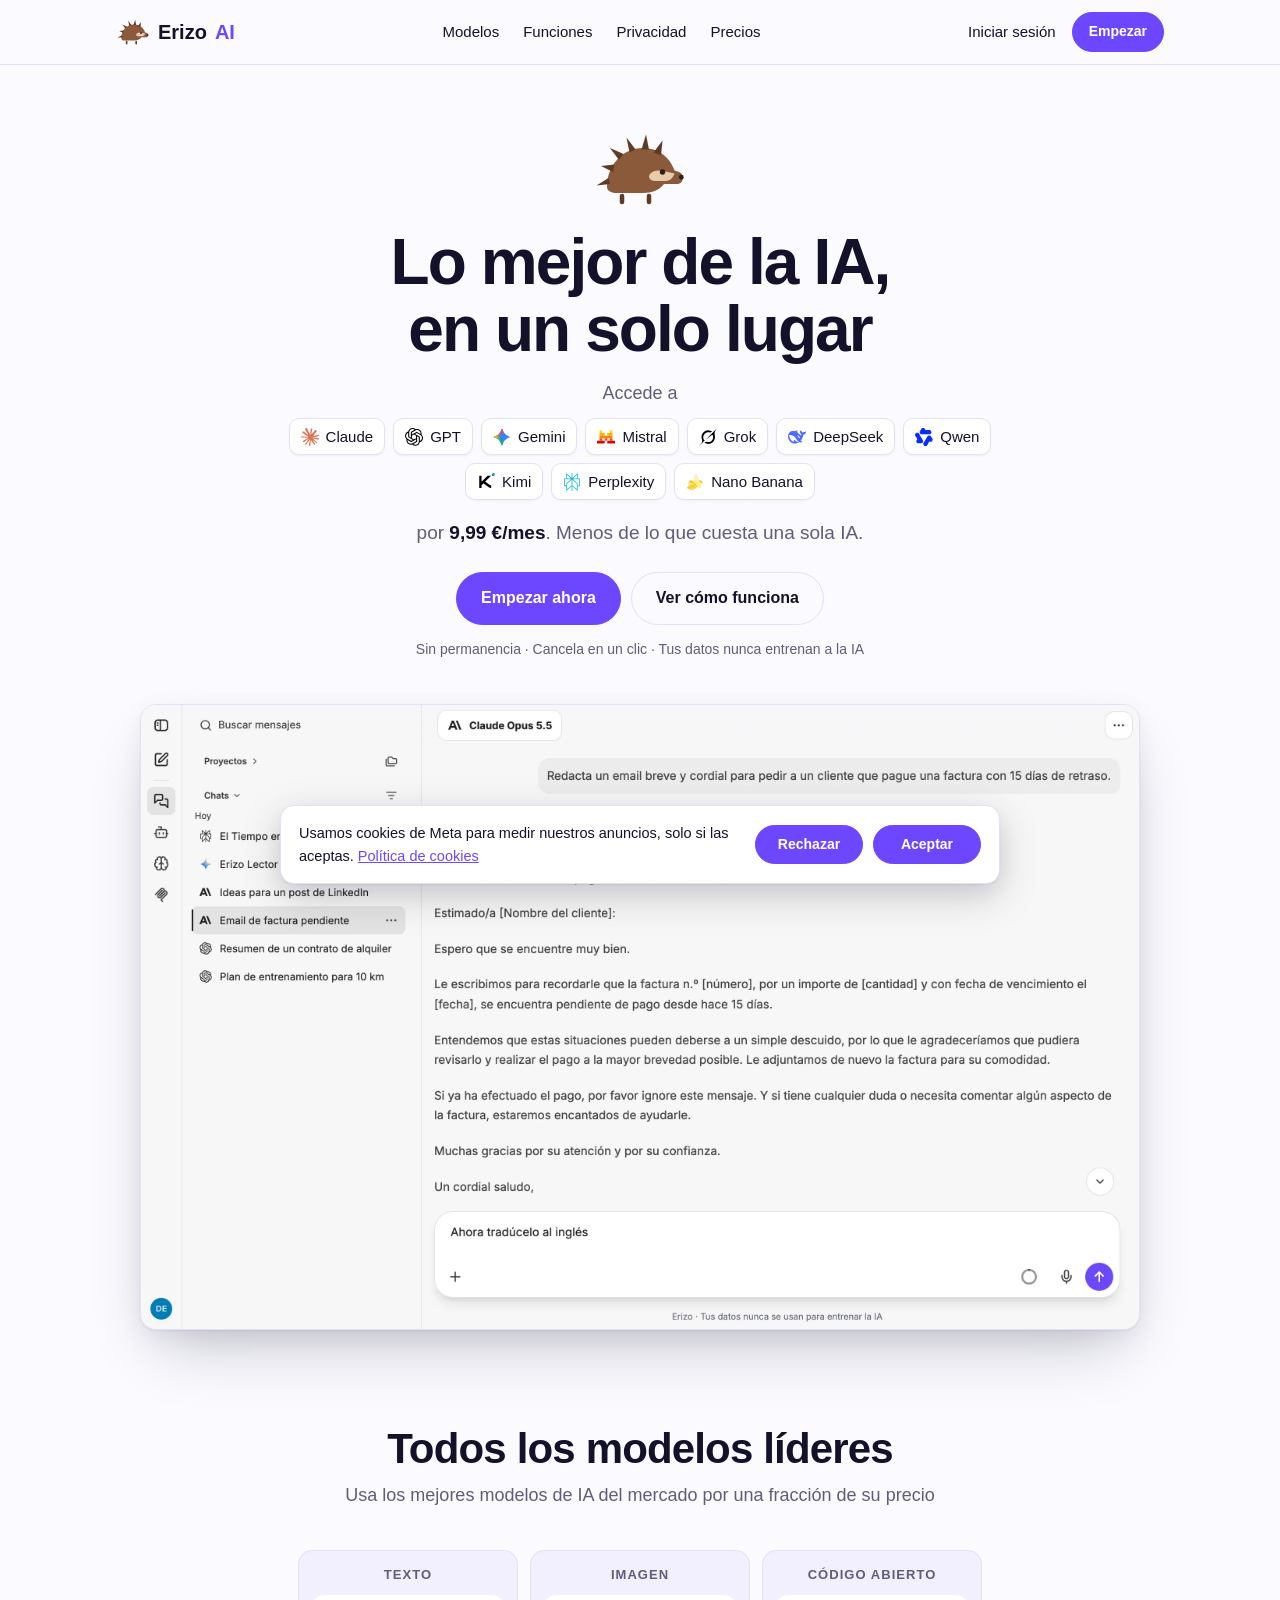
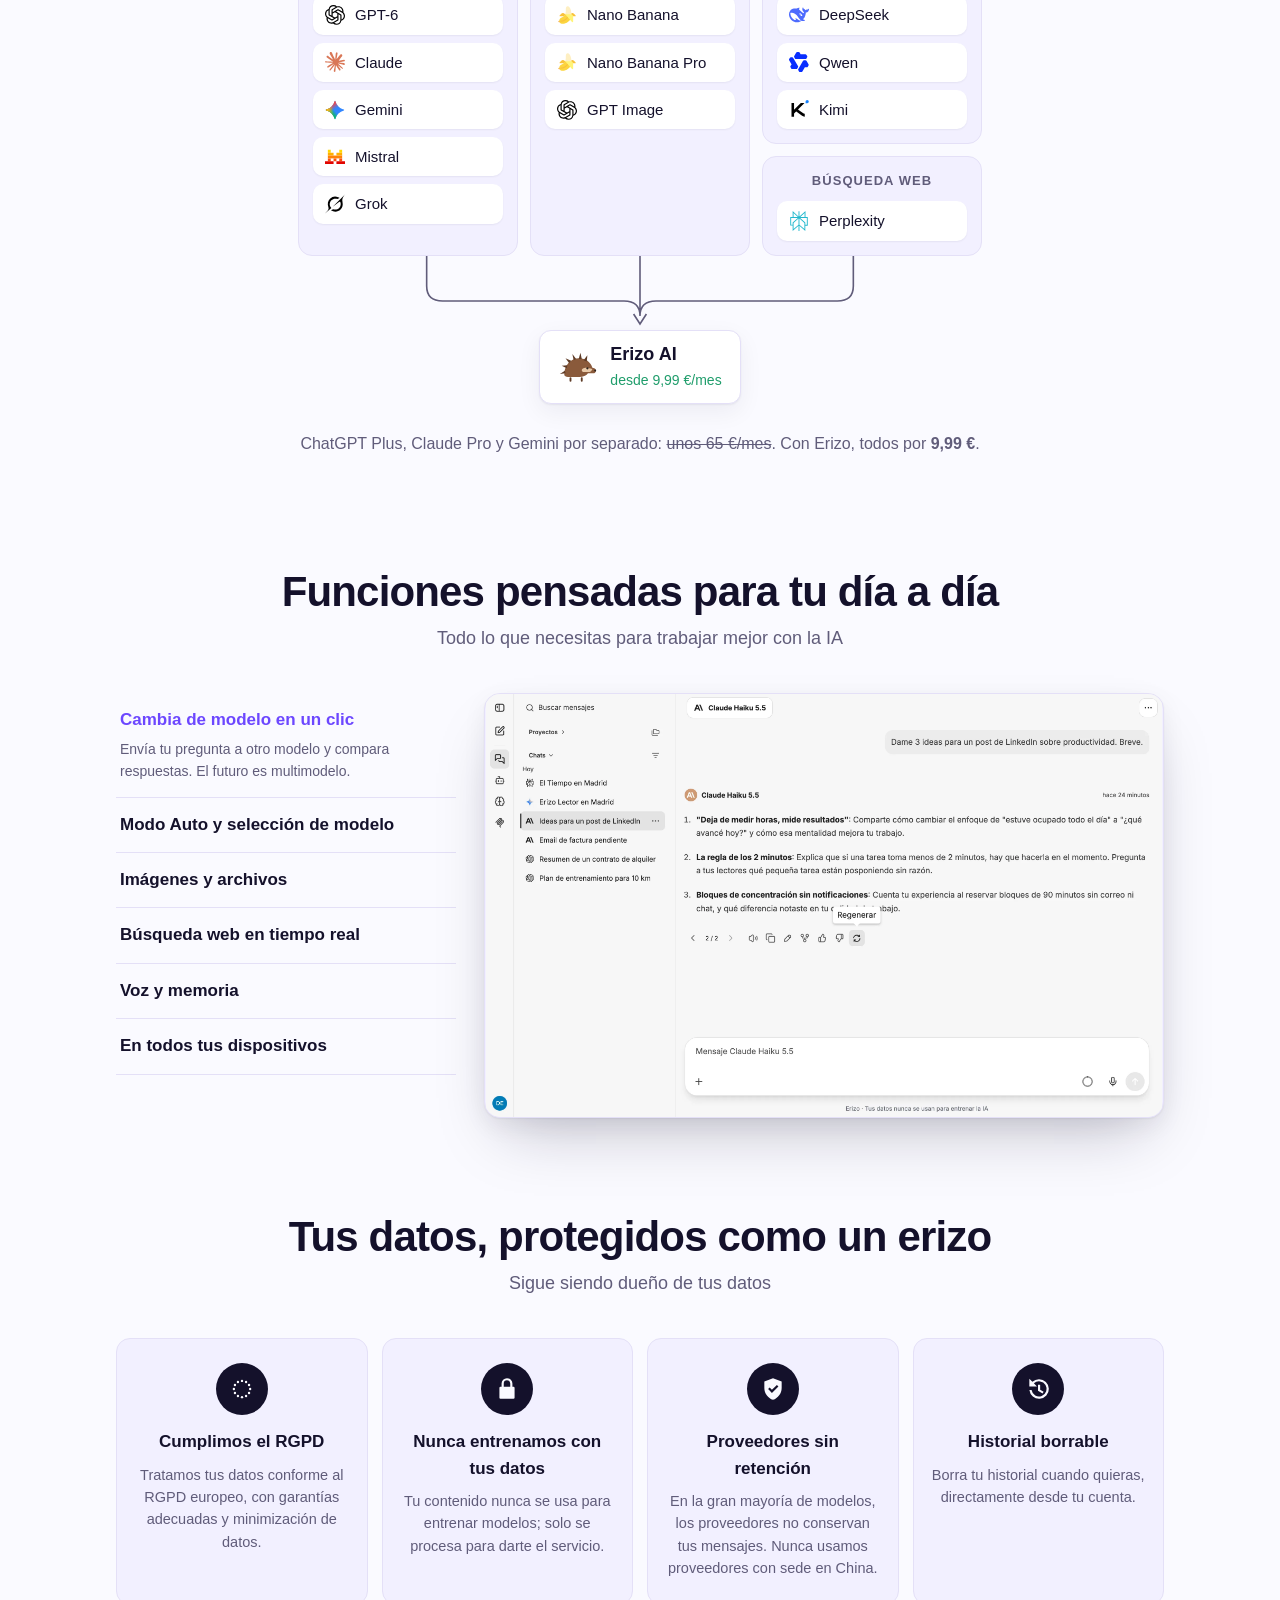
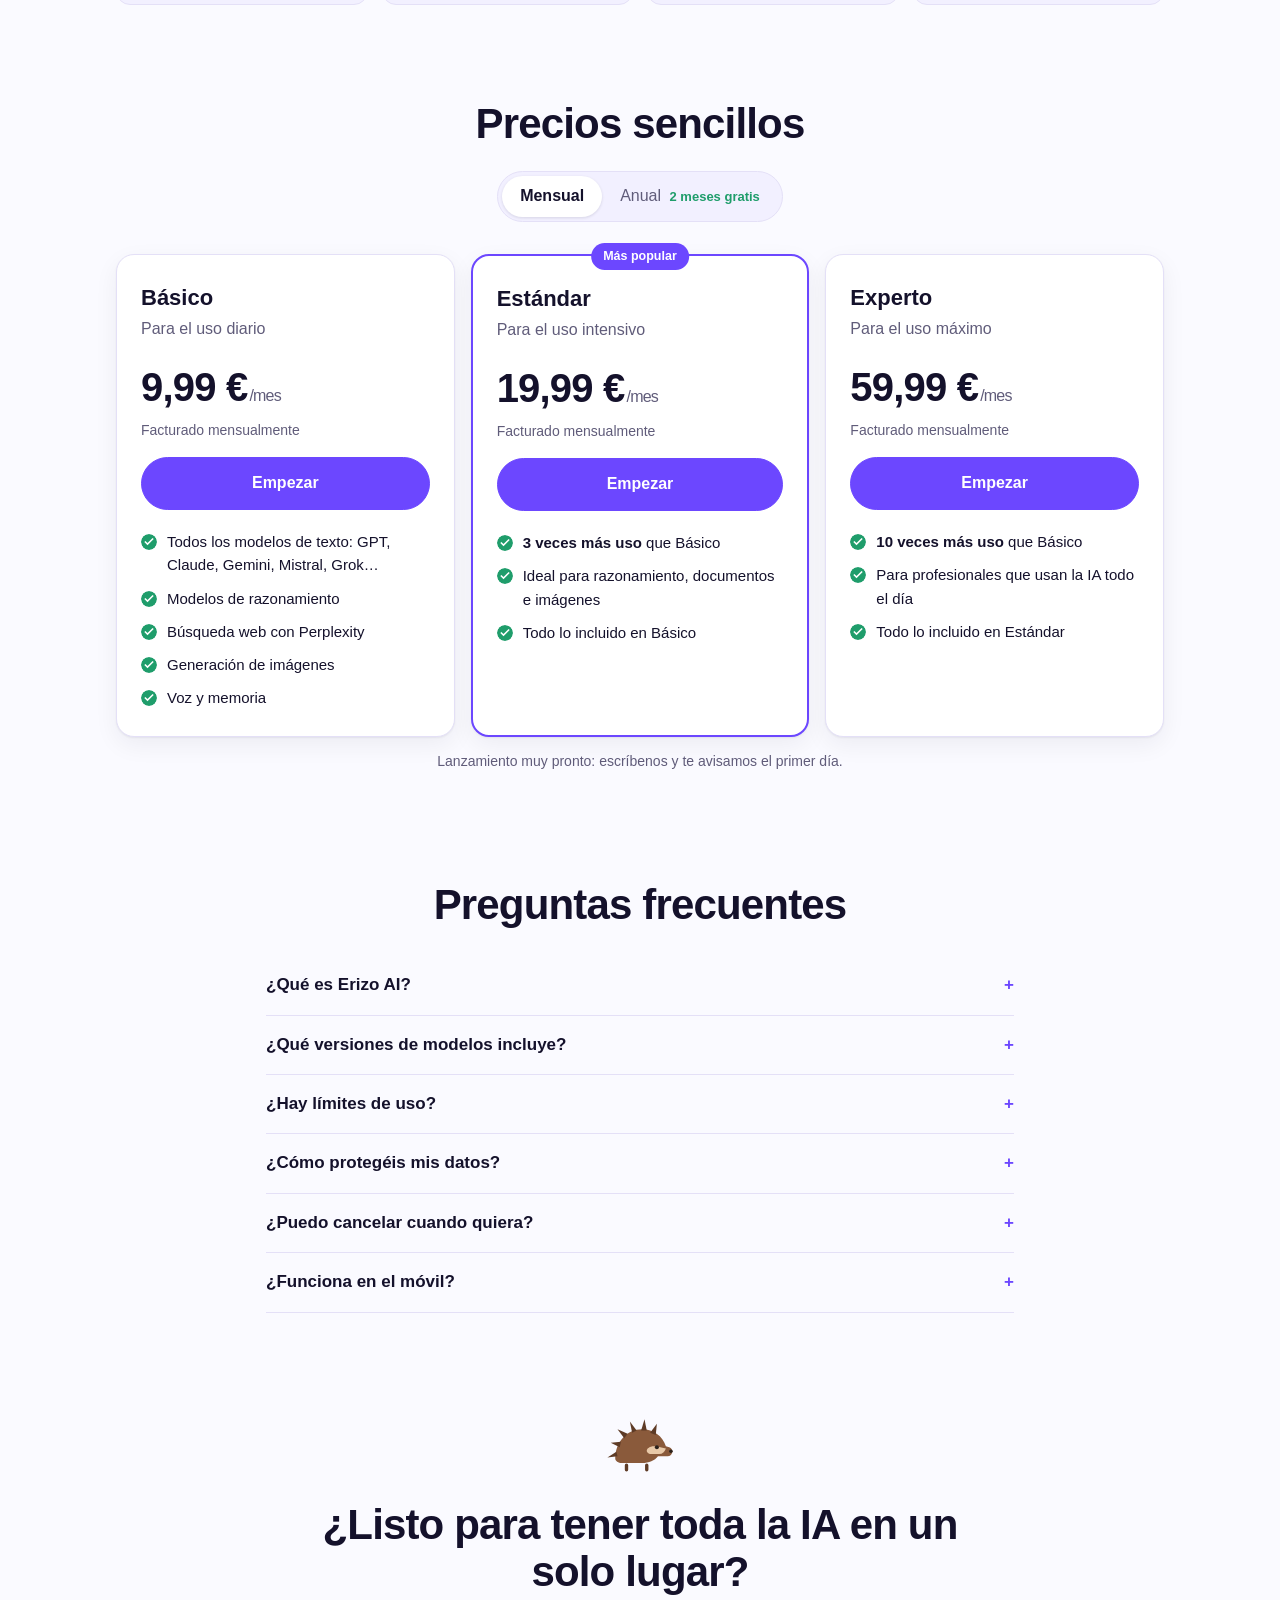
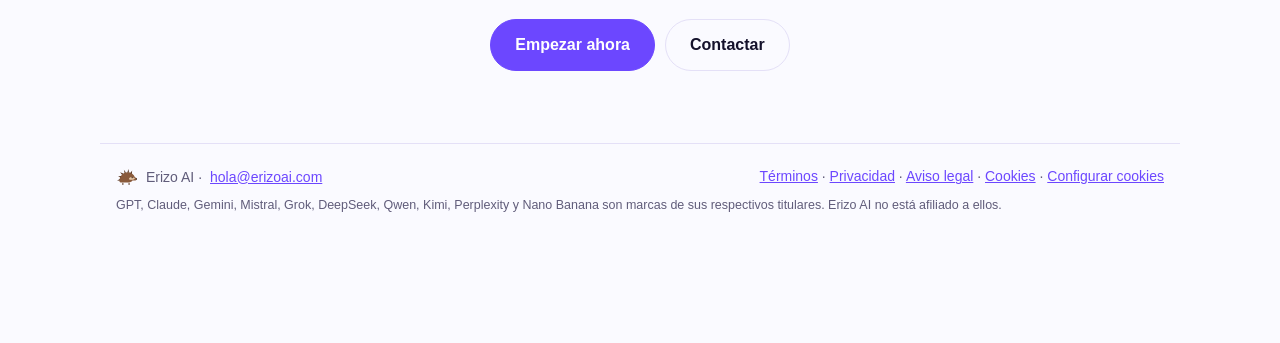
==== commit 9ae67dd6: "feat: Iniciar sesión link in the header for returning customers Co-Authored-By: Claude Opus 5.5 <nor" ====
--- a/index.html
+++ b/index.html
@@ -10,7 +10,7 @@
   <meta property="og:description" content="Todos los mejores modelos de IA en una sola suscripción, desde 9,99 €/mes.">
   <meta property="og:image" content="https://erizoai.com/img/hero-chat.png">
   <link rel="icon" href="erizo.svg" type="image/svg+xml">
-  <link rel="stylesheet" href="style.css?v=6">
+  <link rel="stylesheet" href="style.css?v=7">
 </head>
 <body>
   <header class="topbar">
@@ -22,7 +22,10 @@
         <a href="#privacidad">Privacidad</a>
         <a href="#precios">Precios</a>
       </div>
-      <a class="btn btn-sm" href="#precios">Empezar</a>
+      <div class="nav-actions">
+        <a class="login" id="login-link" href="https://app.erizoai.com/login">Iniciar sesión</a>
+        <a class="btn btn-sm" href="#precios">Empezar</a>
+      </div>
     </nav>
   </header>
 
@@ -272,6 +275,10 @@
           : a.dataset.mailto;
       });
       startLinks.forEach((a) => a.addEventListener('click', () => window.erizoTrack?.('Lead')));
+      // Returning customers sign in on the app (the private test link carries the access key).
+      if (ACCESS) {
+        document.getElementById('login-link').href = `${ERIZO_APP_URL}/login?acceso=${encodeURIComponent(ACCESS)}`;
+      }
       setStartLinks('monthly');
       if (APP_OPEN) {
         document.getElementById('launch-note').hidden = true;
--- a/style.css
+++ b/style.css
@@ -58,6 +58,9 @@
 .btn { display: inline-flex; align-items: center; justify-content: center; background: var(--accent); color: var(--accent-ink); text-decoration: none; font-weight: 700; padding: 13px 24px; border-radius: 999px; border: 1px solid var(--accent); transition: background .15s; }
 .btn:hover { background: var(--accent-hover); }
 .btn-sm { padding: 8px 16px; font-size: 14px; }
+.nav-actions { display: flex; align-items: center; gap: 16px; }
+.nav-actions .login { color: var(--ink); text-decoration: none; font-size: 15px; font-weight: 500; white-space: nowrap; }
+.nav-actions .login:hover { color: var(--accent); }
 .btn-ghost { background: transparent; color: var(--ink); border-color: var(--line); }
 .btn-ghost:hover { background: var(--card); }
 .btn-block { width: 100%; margin: 16px 0 20px; }
